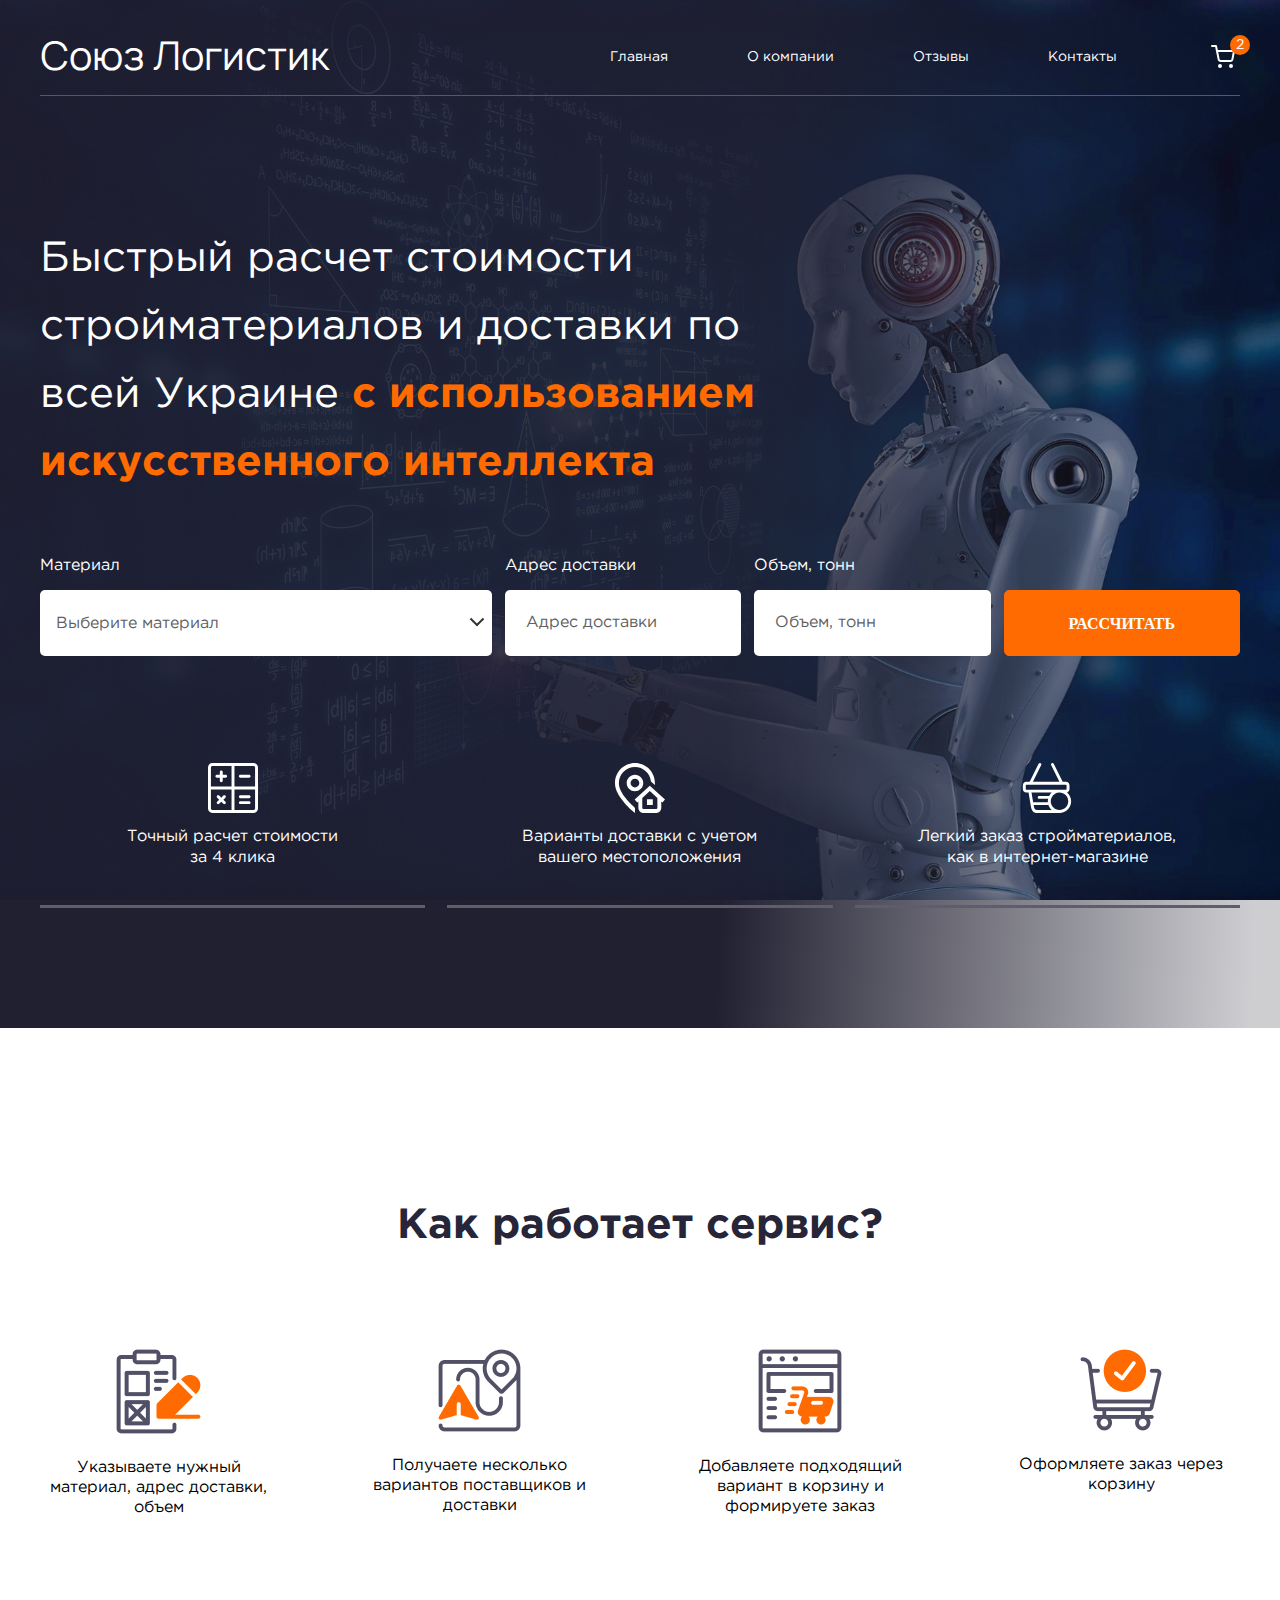
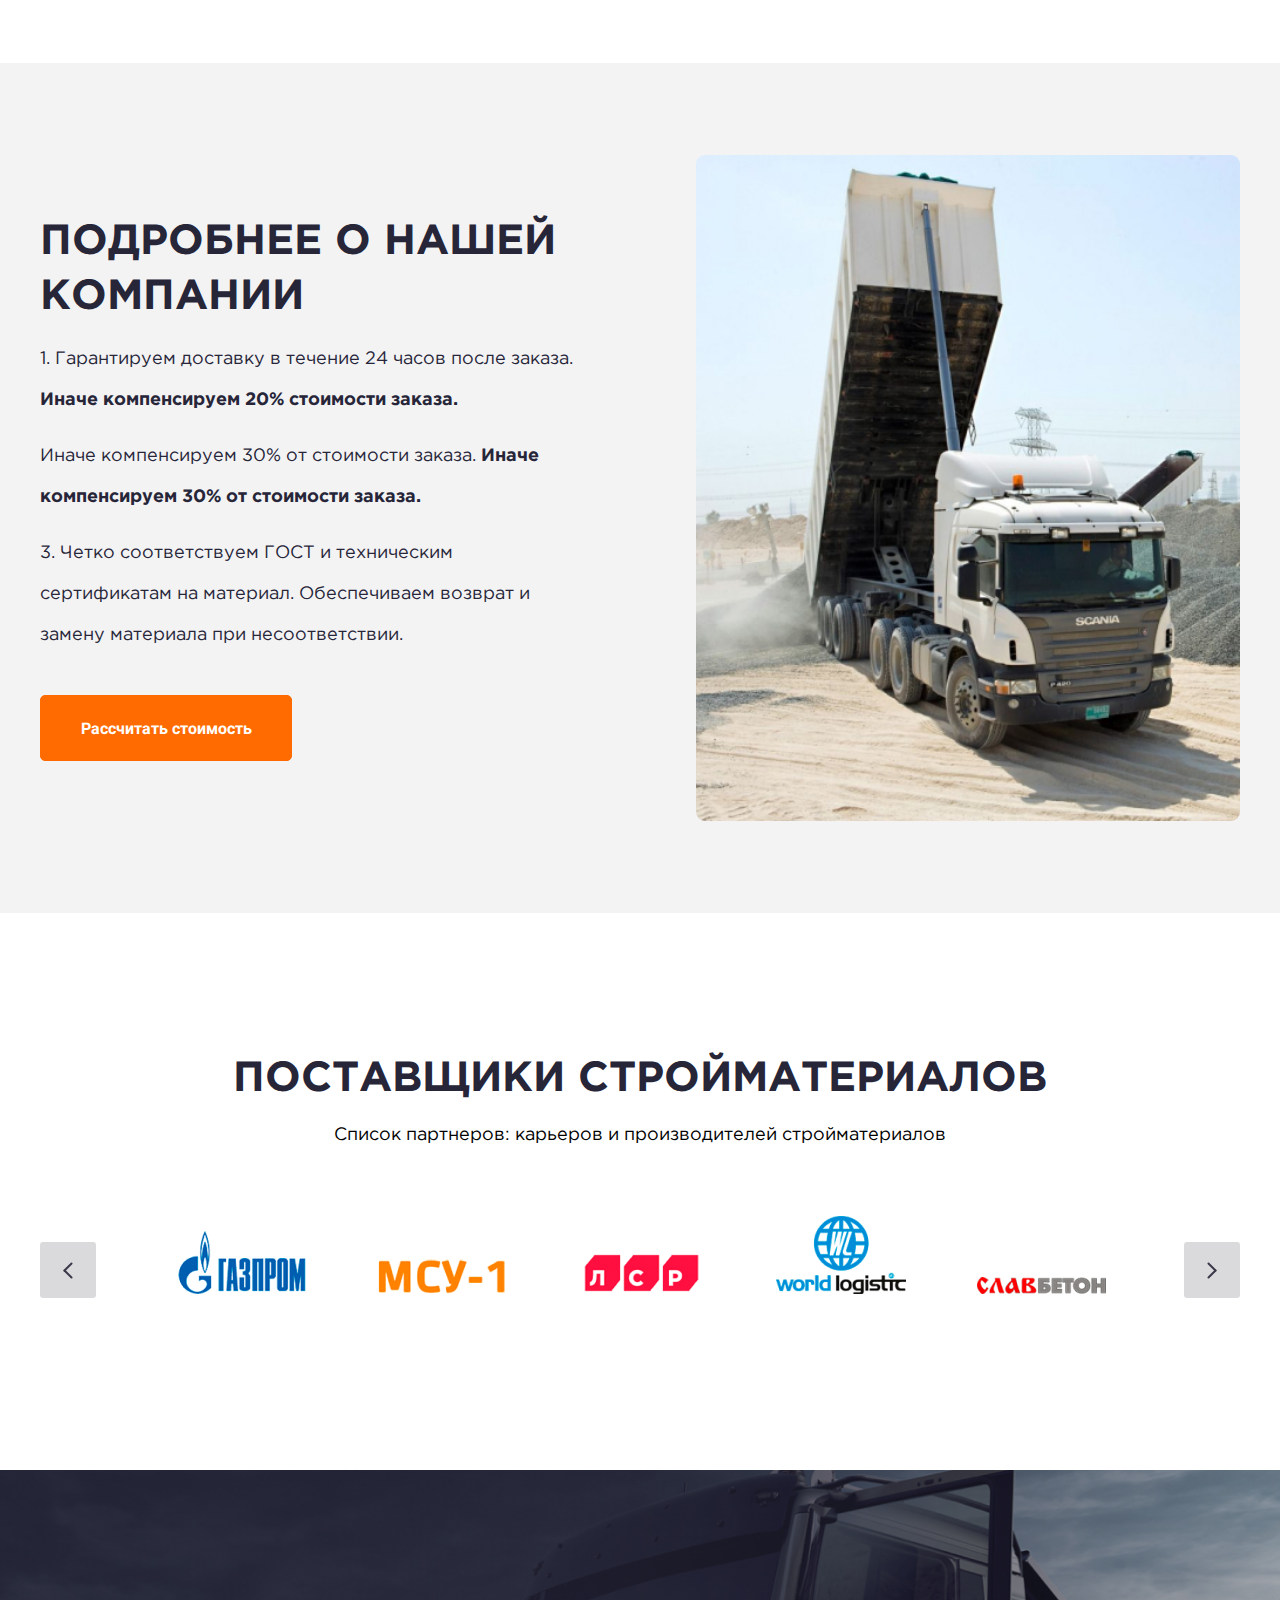
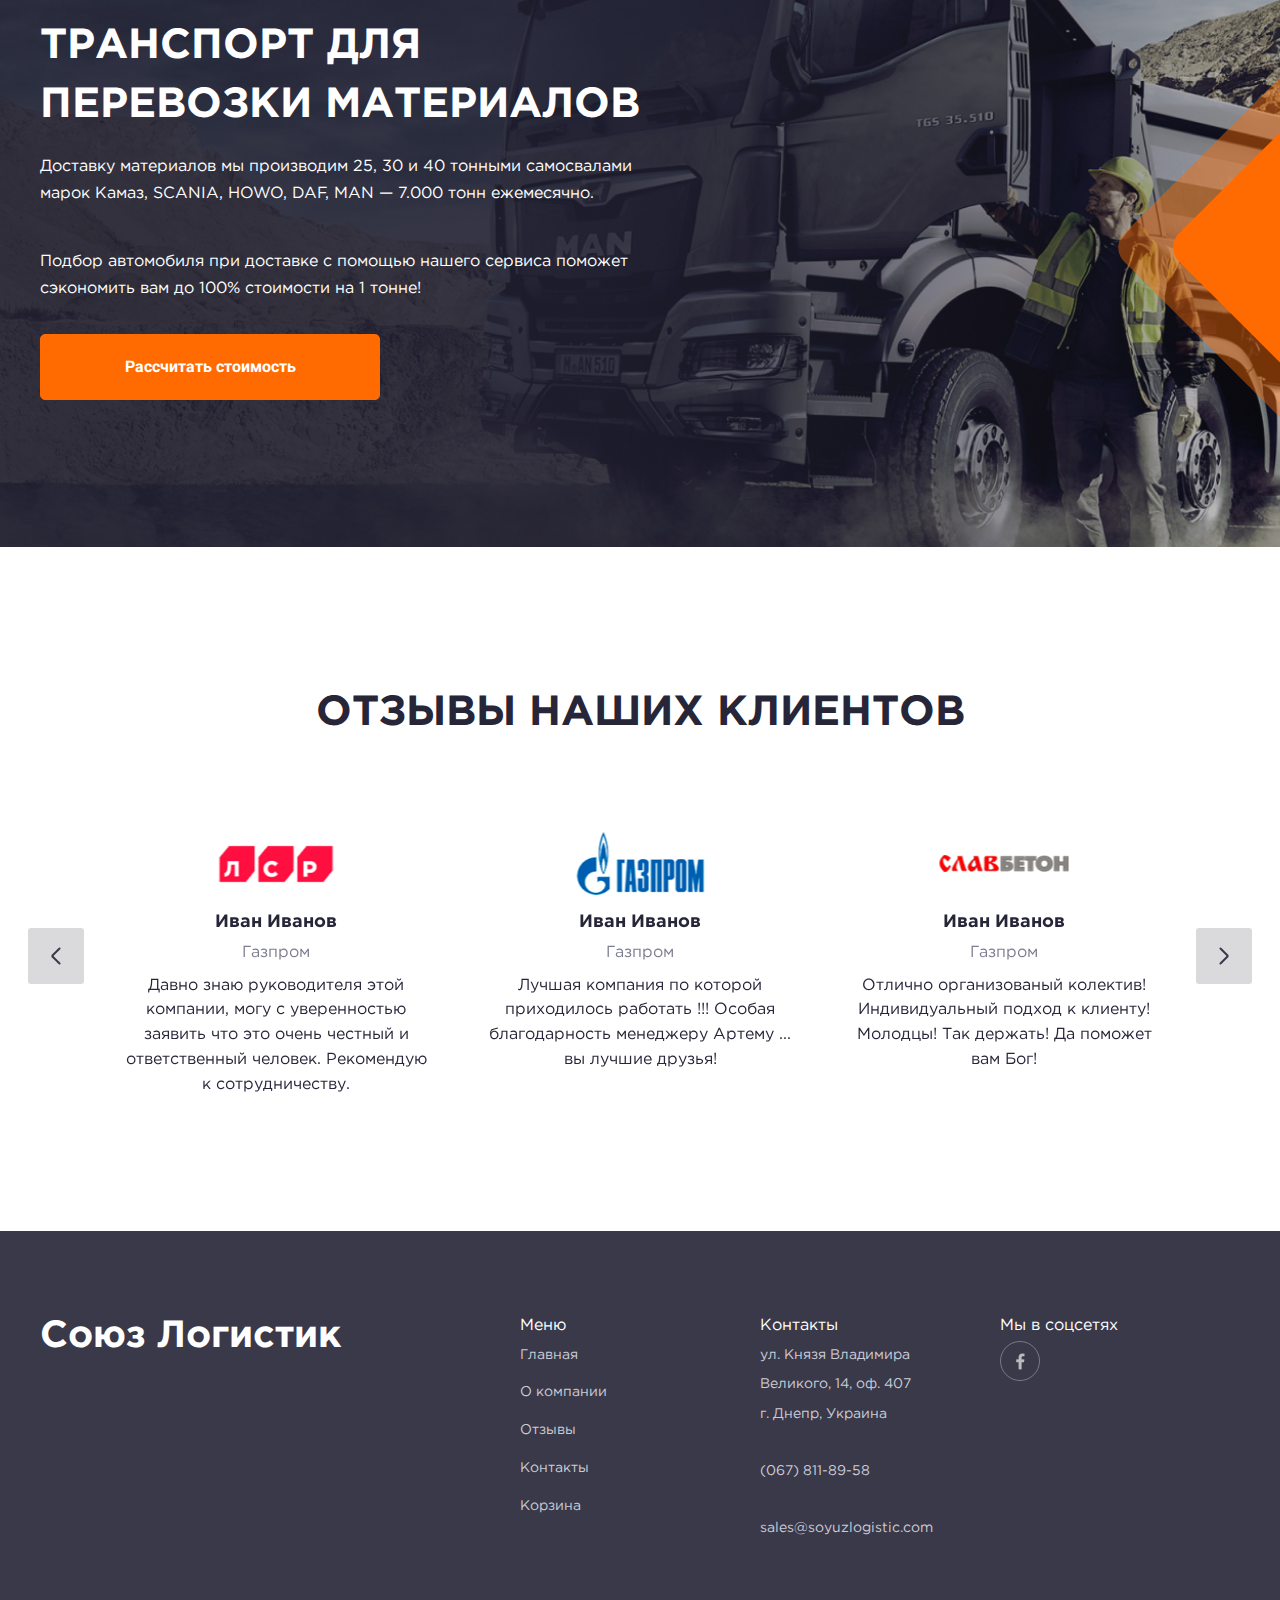
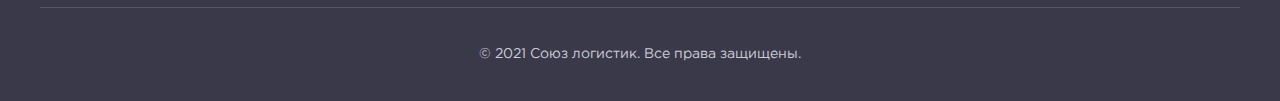
==== index.html @ 32ecbd8c "Add files via upload" ====
<!DOCTYPE html>
<html lang="en">

<head>
   <meta charset="UTF-8">
   <meta http-equiv="X-UA-Compatible" content="IE=edge">
   <meta name="viewport" content="width=device-width, initial-scale=1.0">
   <link rel="stylesheet" href="css/style.css">
   <link rel="shortcut icon" href="img/icon.ico" type="image/x-icon">
   <title>Союз Логистик</title>
</head>

<body>
   <div class="wrapper">
<div class="header">
   <div class="_container">
      <div class="header__block">
         <div class="header-menu__burger">
            <span></span>
         </div>
         <a href="index.html" class="header__logo">Cоюз Логистик</a>
         <div class="header__menu header-menu">
            <div class="header-menu__BockList">
               <ul class="header-menu__list">
                  <ul><a href="index.html" class="header-menu__link header-menu-link1">Главная</a></ul>
                  <ul><a href="index.html#detailed" class="header-menu__link header-menu-link2">О компании</a></ul>
                  <ul><a href="index.html#reviews" class="header-menu__link header-menu-link3">Отзывы</a></ul>
                  <ul><a href="Contacts.html" class="header-menu__link header-menu-link4">Контакты </a></ul>
               </ul>
            </div>
            <a href="basket.html" class="header-menu__bucket">
               <img src="img/header/Group 1backet.svg" alt="">
               <span>2</span>
            </a>
         </div>
      </div>
   </div>
</div><main class="main">
   <section class="main__payment payment">
      <div class="_container">
         <div class="payment__block">
            <div class="payment__text">Быстрый расчет стоимости стройматериалов и доставки по всей Украине <span>
                  с
                  использованием искусственного интеллекта
               </span></div>
            <div class="payment__select">
               <form class="">
                  <div class="payment__row">
                     <div class="__select payment-item" data-state="">
                        <h2 class="__select__h2">Материал</h2>
                        <div class="__select__title" data-default="Option 0">Выберите материал</div>
                        <div class="__select__content">
                           <input id="singleSelect0" class="__select__input" type="radio" name="singleSelect" checked />
                           <label for="singleSelect0" class="__select__label">Щебень</label>
                           <input id="singleSelect1" class="__select__input" type="radio" name="singleSelect" />
                           <label for="singleSelect1" class="__select__label">Щебень</label>
                           <input id="singleSelect2" class="__select__input" type="radio" name="singleSelect" />
                           <label for="singleSelect2" class="__select__label">Щебень </label>
                           <input id="singleSelect3" class="__select__input" type="radio" name="singleSelect" />
                           <label for="singleSelect3" class="__select__label">Щебень</label>
                           <input id="singleSelect4" class="__select__input" type="radio" name="singleSelect" />
                           <label for="singleSelect4" class="__select__label">Щебень</label>
                           <input id="singleSelect4" class="__select__input" type="radio" name="singleSelect" />
                           <label for="singleSelect4" class="__select__label __select__label-last">Щебень</label>
                        </div>
                     </div>
                     <div class="__select__adres payment-item">
                        <h2 class="__select__h2">Адрес доставки</h2>
                        <input class="__select-adres" type="text" placeholder="Адрес доставки">
                     </div>
                     <div class="__select__volume payment-item">
                        <h2 class="__select__h2">Объем, тонн</h2>
                        <input class="__select-volume" type="text" placeholder="Объем, тонн">
                     </div>
                     <div class="__select__button payment-item">
                        <button>РАССЧИТАТЬ</button>
                     </div>
                  </div>
               </form>
            </div>
            <div class="payment__advantage advantage">
               <div class="advantage__items">
                  <div class="advantage__item">
                     <img src="img/main/advantage1.svg" alt="" class="advantage__img">
                     <div class="advantage__text">Точный расчет стоимости <br> за 4 клика</div>
                  </div>
                  <div class="advantage__item">
                     <img src="img/main/advantage2.svg" alt="" class="advantage__img">
                     <div class="advantage__text">Варианты доставки с учетом <br> вашего местоположения</div>
                  </div>
                  <div class="advantage__item advantage__item-last">
                     <img src="img/main/advantage3.svg" alt="" class="advantage__img">
                     <div class="advantage__text">Легкий заказ стройматериалов, <br> как в интернет-магазине</div>
                  </div>
               </div>
            </div>
         </div>
      </div>
      <div class="payment__img _ibg">
         <img src="img/main/background.jpg" alt="">
      </div>
      <div class="payment__img-rhombus _ibg">
         <img src="img/main/rhombus.png" alt="">
      </div>
   </section>
   <section class="main__working working">
      <div class="_container">
         <div class="working__block">
            <div class="working__title">
               Как работает сервис?
            </div>
            <div class="working__row">
               <div class="working__items">
                  <div class="working__item working-item">
                     <div class="working-item__img"><img src="img/main/working1.png" alt=""></div>
                     <div class="working-item__text">Указываете нужный материал, адрес доставки, объем</div>
                  </div>
                  <div class="working__item working-item">
                     <div class="working-item__img"><img src="img/main/working2.png" alt=""></div>
                     <div class="working-item__text">Получаете несколько вариантов поставщиков и доставки</div>
                  </div>
                  <div class="working__item working-item">
                     <div class="working-item__img"><img src="img/main/working3.png" alt=""></div>
                     <div class="working-item__text">Добавляете подходящий вариант в корзину и формируете заказ</div>
                  </div>
                  <div class="working__item working-item">
                     <div class="working-item__img"><img src="img/main/working4.png" alt=""></div>
                     <div class="working-item__text">Оформляете заказ через корзину</div>
                  </div>
               </div>
            </div>
         </div>
      </div>
   </section>
   <section id="detailed" class="main__detailed detailed">
      <div class="_container">
         <div class="detailed__block">
            <div class="detailed__body detailed-body">
               <div class="detailed-body__title detailed-body__title-MAX">Подробнее о нашей компании</div>
               <div class="detailed-body__text">
                  <p>1. Гарантируем доставку в течение 24 часов после заказа.
                     <span>Иначе компенсируем 20% стоимости заказа.</span>
                  </p>
                  <p>Иначе компенсируем 30% от стоимости заказа.
                     <span>Иначе компенсируем 30% от стоимости заказа.</span>
                  </p>
                  <p>3. Четко соответствуем ГОСТ и техническим сертификатам на материал. Обеспечиваем возврат и замену
                     материала при несоответствии.</p>
               </div>
               <div class="detailed-body__button orange-button">
                  <button>Рассчитать стоимость</button>
               </div>
            </div>
            <div class="detailed__img">
               <img src="img/main/Car.jpg" alt="">
            </div>
            <div class="detailed-body__title detailed-body__title-MIN">Подробнее о нашей компании</div>
         </div>
      </div>
   </section>
   <section class="main__suppliers suppliers">
      <div class="_container">
         <div class="suppliers__title suppliers__title-MAX">Поставщики стройматериалов</div>
         <div class="suppliers__title suppliers__title-MIN">Поставщики строй материалов</div>
         <div class="suppliers__text">Список партнеров: карьеров и производителей стройматериалов</div>
         <div class="suppliers__sliderBlock">
            <div class="suppliers__slider suppliers-slider">
               <div class="suppliers-slider__item">
                  <img src="img/main/SLider1.png" alt="">
               </div>
               <div class="suppliers-slider__item">
                  <img src="img/main/SLider2.png" alt="">
               </div>
               <div class="suppliers-slider__item">
                  <img src="img/main/SLider3.png" alt="">
               </div>
               <div class="suppliers-slider__item">
                  <img src="img/main/SLider4.png" alt="">
               </div>
               <div class="suppliers-slider__item">
                  <img src="img/main/SLider5.png" alt="">
               </div>
               <div class="suppliers-slider__item">
                  <img src="img/main/SLider6.png" alt="">
               </div>
            </div>
         </div>
      </div>
   </section>
   <section class="main__transport transport">
      <div class="_container">
         <div class="transport__body">
            <div class="transport__title">Транспорт для перевозки материалов</div>
            <div class="transport__text">
               <p>Доставку материалов мы производим 25, 30 и 40 тонными самосвалами марок Камаз, SCANIA, HOWO, DAF, MAN
                  — 7.000 тонн ежемесячно. </p>
               <p>Подбор автомобиля при доставке с помощью нашего сервиса поможет сэкономить вам до 100% стоимости на 1
                  тонне!</p>
            </div>
            <div class="transport__button orange-button">
               <button>Рассчитать стоимость</button>
            </div>
         </div>
      </div>
      <div class="transport__img _ibg"><img src="img/main/TRANSPORT__BG.jpg" alt=""></div>
      <div class="transport__img-RHOMBUS _ibg"><img src="img/main/TRANSPORT__RHOMBUS.png" alt=""></div>
   </section>
   <section id="reviews" class="main__reviews reviews">
      <div class="_container">
         <div class="reviews__block">
            <div class="reviews__title">Отзывы наших клиентов</div>
            <div class="reviews__sliderBlock">
               <div class="reviews__slider reviews-slider">
                  <div class="reviews-slider__item reviews-slider-item">
                     <div class="reviews-slider-item__BlockImg">
                        <div class="reviews-slider-item__img">
                           <img src="img/main/SLider3.png" alt="">
                        </div>
                     </div>
                     <div class="reviews-slider-item__body">
                        <div class="reviews-slider-item__title">
                           Иван Иванов
                        </div>
                        <div class="reviews-slider-item__subtitle">
                           Газпром
                        </div>
                        <div class="reviews-slider-item__text">
                           Давно знаю руководителя этой компании, могу с уверенностью заявить что это очень честный и
                           ответственный человек. Рекомендую к сотрудничеству.
                        </div>
                     </div>
                  </div>
                  <div class="reviews-slider__item reviews-slider-item">
                     <div class="reviews-slider-item__BlockImg">
                        <div class="reviews-slider-item__img">
                           <img src="img/main/SLider1.png" alt="">
                        </div>
                     </div>
                     <div class="reviews-slider-item__body">
                        <div class="reviews-slider-item__title">
                           Иван Иванов
                        </div>
                        <div class="reviews-slider-item__subtitle">
                           Газпром
                        </div>
                        <div class="reviews-slider-item__text">
                           Лучшая компания по которой приходилось работать !!! Особая благодарность менеджеру Артему ...
                           вы
                           лучшие друзья!
                        </div>
                     </div>
                  </div>
                  <div class="reviews-slider__item reviews-slider-item">
                     <div class="reviews-slider-item__BlockImg">
                        <div class="reviews-slider-item__img">
                           <img src="img/main/SLider5.png" alt="">
                        </div>
                     </div>
                     <div class="reviews-slider-item__body">
                        <div class="reviews-slider-item__title">
                           Иван Иванов
                        </div>
                        <div class="reviews-slider-item__subtitle">
                           Газпром
                        </div>
                        <div class="reviews-slider-item__text">
                           Отлично организованый колектив! Индивидуальный подход к клиенту! Молодцы! Так держать! Да
                           поможет вам Бог!
                        </div>
                     </div>
                  </div>
                  <div class="reviews-slider__item reviews-slider-item">
                     <div class="reviews-slider-item__BlockImg">
                        <div class="reviews-slider-item__img">
                           <img src="img/main/SLider3.png" alt="">
                        </div>
                     </div>
                     <div class="reviews-slider-item__body">
                        <div class="reviews-slider-item__title">
                           Иван Иванов
                        </div>
                        <div class="reviews-slider-item__subtitle">
                           Газпром
                        </div>
                        <div class="reviews-slider-item__text">
                           Давно знаю руководителя этой компании, могу с уверенностью заявить что это очень честный и
                           ответственный человек. Рекомендую к сотрудничеству.
                        </div>
                     </div>
                  </div>
               </div>
            </div>
         </div>
      </div>
   </section>
</main><footer class="footer">
   <div class="_container">
      <div class="footer__block">
         <div class="footer__container">
            <div class="footer__logo">Cоюз Логистик</div>
            <div class="footer__body footer-body">
               <div class="footer-body__menu">
                  <h4 class="footer-body__title">Меню</h4>
                  <a href="">Главная</a>
                  <a href="">О компании</a>
                  <a href="">Отзывы</a>
                  <a href="">Контакты</a>
                  <a href="">Корзина</a>
               </div>
               <div class="footer-body__contacts">
                  <h4 class="footer-body__title">Контакты</h4>
                  <p>
                     ул. Князя Владимира<br> Великого, 14, оф. 407 <br>
                     г. Днепр, Украина
                  </p>
                  <p>(067) 811-89-58</p>
                  <p>sales@soyuzlogistic.com</p>
               </div>
               <div class="footer-body__SNetworks">
                  <h4 class="footer-body__title">Мы в соцсетях</h4>
                  <a href=""><img src="img/footer/FACEBOOK.png" alt=""></a>
               </div>
            </div>
         </div>
         <div class="footer__text">© 2021 Союз логистик. Все права защищены.</div>
      </div>
   </div>
</footer>
   </div>
   <script src='https://code.jquery.com/jquery-3.6.0.min.js'></script>
   <script src="js/slick.min.js"></script>
   <script src="js/script.js">


   </script>
</body>

</html>
---- css/style.css ----
@charset "UTF-8";
/*Обнуление*/
* {
  padding: 0;
  margin: 0;
  border: 0;
}

*,
*:before,
*:after {
  -webkit-box-sizing: border-box;
  box-sizing: border-box;
}

:focus,
:active {
  outline: none;
}

a:focus,
a:active {
  outline: none;
}

nav,
footer,
header,
aside {
  display: block;
}

html,
body {
  height: 100%;
  width: 100%;
  font-size: 100%;
  line-height: 1;
  font-size: 14px;
  -ms-text-size-adjust: 100%;
  -moz-text-size-adjust: 100%;
  -webkit-text-size-adjust: 100%;
}

input,
button,
textarea {
  font-family: inherit;
}

input::-ms-clear {
  display: none;
}

button {
  cursor: pointer;
}

button::-moz-focus-inner {
  padding: 0;
  border: 0;
}

a,
a:visited {
  text-decoration: none;
}

a:hover {
  text-decoration: none;
}

ul li {
  list-style: none;
}

img {
  vertical-align: top;
}

h1,
h2,
h3,
h4,
h5,
h6 {
  font-size: inherit;
  font-weight: inherit;
}

body {
  font-size: 14px;
}

/*------------------ПОДКЛЮЧЕНИЕ ШРИФТОВ---------------------------------------------*/
@font-face {
  font-family: "Gotham Pro";
  src: url("../fonts/GothamPro.eot");
  src: local("☺"), url("../fonts/GothamPro.woff") format("woff"), url("../fonts/GothamPro.ttf") format("truetype"), url("../fonts/GothamPro.svg") format("svg");
  font-weight: normal;
  font-style: normal;
}
@font-face {
  font-family: "Gotham Pro";
  src: url("../fonts/GothamPro-Black.eot");
  src: local("☺"), url("../fonts/GothamPro-Black.woff") format("woff"), url("../fonts/GothamPro-Black.ttf") format("truetype"), url("../fonts/GothamPro-Black.svg") format("svg");
  font-weight: 900;
  font-style: normal;
}
@font-face {
  font-family: "Gotham Pro";
  src: url("../fonts/GothamPro-Bold.eot");
  src: local("☺"), url("../fonts/GothamPro-Bold.woff") format("woff"), url("../fonts/GothamPro-Bold.ttf") format("truetype"), url("../fonts/GothamPro-Bold.svg") format("svg");
  font-weight: 700;
  font-style: normal;
}
@font-face {
  font-family: "Gotham Pro";
  src: url("../fonts/GothamPro-Light.eot");
  src: local("☺"), url("../fonts/GothamPro-Light.woff") format("woff"), url("../fonts/GothamPro-Light.ttf") format("truetype"), url("../fonts/GothamPro-Light.svg") format("svg");
  font-weight: 300;
  font-style: normal;
}
@font-face {
  font-family: "Gotham Pro";
  src: url("../fonts/GothamPro-Medium.eot");
  src: local("☺"), url("../fonts/GothamPro-Medium.woff") format("woff"), url("../fonts/GothamPro-Medium.ttf") format("truetype"), url("../fonts/GothamPro-Medium.svg") format("svg");
  font-weight: 500;
  font-style: normal;
}
@font-face {
  font-family: "Manrope";
  src: url("../fonts/Manrope-Light.eot");
  src: local("☺"), url("../fonts/Manrope-Light.woff") format("woff"), url("../fonts/Manrope-Light.ttf") format("truetype"), url("../fonts/Manrope-Light.svg") format("svg");
  font-weight: 300;
  font-style: normal;
}
@font-face {
  font-family: "Manrope";
  src: url("../fonts/Manrope-Regular.eot");
  src: local("☺"), url("../fonts/Manrope-Regular.woff") format("woff"), url("../fonts/Manrope-Regular.ttf") format("truetype"), url("../fonts/Manrope-Regular.svg") format("svg");
  font-weight: normal;
  font-style: normal;
}
@font-face {
  font-family: "Roboto";
  src: url("../fonts/Roboto-Bold.eot");
  src: local("☺"), url("../fonts/Roboto-Bold.woff") format("woff"), url("../fonts/Roboto-Bold.ttf") format("truetype"), url("../fonts/Roboto-Bold.svg") format("svg");
  font-weight: 700;
  font-style: normal;
}
@font-face {
  font-family: "Roboto";
  src: url("../fonts/Roboto-Light.eot");
  src: local("☺"), url("../fonts/Roboto-Light.woff") format("woff"), url("../fonts/Roboto-Light.ttf") format("truetype"), url("../fonts/Roboto-Light.svg") format("svg");
  font-weight: 300;
  font-style: normal;
}
@font-face {
  font-family: "Roboto";
  src: url("../fonts/Roboto-Medium.eot");
  src: local("☺"), url("../fonts/Roboto-Medium.woff") format("woff"), url("../fonts/Roboto-Medium.ttf") format("truetype"), url("../fonts/Roboto-Medium.svg") format("svg");
  font-weight: 500;
  font-style: normal;
}
@font-face {
  font-family: "Roboto";
  src: url("../fonts/Roboto-Regular.eot");
  src: local("☺"), url("../fonts/Roboto-Regular.woff") format("woff"), url("../fonts/Roboto-Regular.ttf") format("truetype"), url("../fonts/Roboto-Regular.svg") format("svg");
  font-weight: normal;
  font-style: normal;
}
/*------------------ТЕХНИЧЕСКИЕ КЛАССЫ----------------------------------------------*/
._container {
  max-width: 1220px;
  margin: 0 auto;
  padding: 0 10px;
}

._ibg {
  position: relative;
}

._ibg img {
  position: absolute;
  width: 100%;
  height: 100%;
  left: 0;
  top: 0;
  -o-object-fit: cover;
     object-fit: cover;
}

/*---------------------------ГЛАВНЫЕ КЛАССЫ-----------------------------------------*/
.wrapper {
  display: -webkit-box;
  display: -ms-flexbox;
  display: flex;
  -webkit-box-orient: vertical;
  -webkit-box-direction: normal;
      -ms-flex-direction: column;
          flex-direction: column;
  min-height: 100%;
  position: relative;
  width: 100%;
  overflow: hidden;
  color: white;
}

.header {
  width: 100%;
  z-index: 15;
  position: absolute;
  top: 29px;
}

.main {
  -webkit-box-flex: 1;
      -ms-flex: 1 0 auto;
          flex: 1 0 auto;
  width: 100%;
}

.footer {
  background: #3a394a;
}

@media (max-width: 767px) {
  .header {
    top: 18px;
  }
}
/*---------------------------ОСТАЛЬНЫЕ КЛАССЫ---------------------------------------*/
/*---------------------------HEADER-------------------------------------------------*/
.header__block {
  -webkit-box-align: center;
      -ms-flex-align: center;
          align-items: center;
  display: -webkit-box;
  display: -ms-flexbox;
  display: flex;
  -webkit-box-pack: justify;
      -ms-flex-pack: justify;
          justify-content: space-between;
  padding-bottom: 10px;
  border-bottom: 1px solid #585763;
}

.header__logo {
  display: block;
  color: white;
  font-family: Manrope;
  font-size: 38px;
  line-height: 147.69%;
  white-space: nowrap;
}

.header-menu {
  position: relative;
  display: -webkit-box;
  display: -ms-flexbox;
  display: flex;
  -webkit-box-align: center;
      -ms-flex-align: center;
          align-items: center;
}

.header-menu__list {
  display: -webkit-box;
  display: -ms-flexbox;
  display: flex;
}

.header-menu__list :not(:last-child) {
  margin-right: 79px;
}

.header-menu__link {
  font-family: Gotham Pro;
  color: white;
  font-size: 14px;
  line-height: 147.69%;
}

.header-menu__bucket {
  display: block;
  margin-left: 94px;
  margin-right: 5px;
}

.header-menu__bucket span {
  font-size: 14px;
  font-family: Gotham Pro;
  top: -10px;
  right: -10px;
  position: absolute;
  display: block;
  width: 20px;
  height: 20px;
  background: #ff6b00;
  border-radius: 50%;
  text-align: center;
  color: white;
  line-height: 20px;
}

.header-menu__burger {
  display: none;
}

@media (max-width: 1023px) {
  .header__block {
    border-bottom: none;
  }

  body.lock .header__logo {
    margin-left: 43.7%;
    position: relative;
    -webkit-transform: translate(-50%, 0);
        -ms-transform: translate(-50%, 0);
            transform: translate(-50%, 0);
  }

  .header-menu__burger {
    z-index: 5;
    left: 0px;
    display: block;
    position: relative;
    height: 14px;
    width: 22px;
    -webkit-transition: 0.5s;
    -o-transition: 0.5s;
    transition: 0.5s;
  }

  .header-menu__burger.active {
    left: 16px;
    position: fixed;
  }

  .header-menu__burger span {
    background-color: white;
    left: 0;
    position: absolute;
    height: 2px;
    width: 100%;
    top: 6px;
    -webkit-transition: all 0.3s;
    -o-transition: all 0.3s;
    transition: all 0.3s;
  }

  .header-menu__burger::before,
.header-menu__burger::after {
    content: "";
    background-color: white;
    position: absolute;
    width: 100%;
    height: 2px;
    left: 0;
    -webkit-transition: all 0.3s;
    -o-transition: all 0.3s;
    transition: all 0.3s;
  }

  .header-menu__burger::before {
    top: 0;
  }

  .header-menu__burger::after {
    bottom: 0;
  }

  .header-menu__burger.active::before {
    background-color: #000;
    -webkit-transform: rotate(-45deg);
        -ms-transform: rotate(-45deg);
            transform: rotate(-45deg);
    top: 6px;
  }

  .header-menu__burger.active::after {
    background-color: #000;
    -webkit-transform: rotate(45deg);
        -ms-transform: rotate(45deg);
            transform: rotate(45deg);
    bottom: 6px;
  }

  .header-menu__burger.active span {
    -webkit-transform: scale(0);
        -ms-transform: scale(0);
            transform: scale(0);
  }

  .header-menu__BockList {
    width: 79.6%;
    height: 66.5%;
    top: 0;
    left: -100%;
    position: fixed;
    background-color: #ffffff;
    padding: 81px 0 0 31px;
    -webkit-transition: all 0.5s;
    -o-transition: all 0.5s;
    transition: all 0.5s;
  }

  .header-menu__BockList.active {
    left: 0;
  }

  .header-menu__link {
    color: #000;
  }

  .header-menu__list {
    display: block;
  }

  .header-menu__list :not(:last-child) {
    margin-bottom: 24px;
  }

  .header__logo {
    max-width: 200px;
  }
}
@media (max-width: 767px) {
  .header__block {
    border-bottom: none;
  }

  .header__logo {
    font-size: 26px;
    max-width: 100px;
  }

  body.lock .header__logo {
    margin-left: 35.3%;
    position: relative;
    -webkit-transform: translate(-50%, 0);
        -ms-transform: translate(-50%, 0);
            transform: translate(-50%, 0);
  }
}
/*---------------------------MAIN--------------------------------------------------*/
/*-----------------------------PAYMENT---------------------------------------------*/
.payment {
  position: relative;
  background: -o-linear-gradient(357.64deg, #212031 57.27%, rgba(33, 32, 49, 0.22) 97.73%);
  background: linear-gradient(92.36deg, #212031 57.27%, rgba(33, 32, 49, 0.22) 97.73%);
}

.payment__block {
  position: relative;
  z-index: 1;
  padding: 225px 0 120px 0;
}

.payment__text {
  font-family: Gotham Pro;
  font-size: 42px;
  line-height: 162.2%;
  max-width: 730px;
}

.payment__text span {
  color: #ff6b00;
  font-weight: 700;
}

@media (max-width: 767px) {
  .payment__text {
    font-size: 30px;
  }
}
.payment__img {
  position: absolute;
  width: 100%;
  height: 100vh;
  left: 0;
  top: 0;
}

.payment__img-rhombus {
  position: absolute;
  width: 50%;
  height: 100%;
  left: -35%;
  top: 0;
  z-index: 1;
}

@media (max-width: 1640px) {
  .payment__img-rhombus {
    left: -40%;
  }
}
@media (max-width: 1445px) {
  .payment__img-rhombus {
    left: -45%;
  }
}
@media (max-width: 1345px) {
  .payment__img-rhombus {
    display: none;
  }
}
.payment__select {
  width: 38.25%;
  height: 66px;
}

.payment__option-one {
  font-family: Gotham Pro;
  font-size: 16px;
  line-height: 15px;
  color: #606060;
}

.advantage__items {
  display: -webkit-box;
  display: -ms-flexbox;
  display: flex;
  margin: 0 -11px;
}

.advantage__item {
  margin: 0 11px;
  -webkit-box-flex: 0;
      -ms-flex: 0 1 33.333%;
          flex: 0 1 33.333%;
  display: -webkit-box;
  display: -ms-flexbox;
  display: flex;
  -webkit-box-orient: vertical;
  -webkit-box-direction: normal;
      -ms-flex-direction: column;
          flex-direction: column;
  -webkit-box-align: center;
      -ms-flex-align: center;
          align-items: center;
  padding-bottom: 37px;
  border-bottom: 3px solid #5f5c6b;
}

.advantage__img {
  width: 50px;
  height: 50px;
}

.advantage__text {
  text-align: center;
  margin-top: 14px;
  font-family: Gotham Pro;
  font-size: 16px;
  line-height: 128.7%;
}

@media (max-width: 767px) {
  .advantage__item {
    -webkit-box-flex: 0;
        -ms-flex: 0 1 100%;
            flex: 0 1 100%;
    margin: 0;
    border-bottom: none;
    padding-bottom: 45px;
  }

  .advantage__items {
    -ms-flex-wrap: wrap;
        flex-wrap: wrap;
    margin: 0px;
  }
}
.payment__select {
  height: 98px;
  width: 100%;
  margin: 61px 0 107px 0;
}

.payment__select form {
  display: block;
  min-width: 100%;
  min-height: 100%;
}

.payment__row {
  display: -webkit-box;
  display: -ms-flexbox;
  display: flex;
  margin: 0 -6.5px;
  -ms-flex-wrap: wrap;
      flex-wrap: wrap;
  height: 200px;
}

.payment-item {
  padding: 0 6.5px;
}

.__select {
  position: relative;
  width: 38.333%;
  -webkit-box-flex: 0;
      -ms-flex: 0 1 38.333%;
          flex: 0 1 38.333%;
  height: 66px;
}
.__select[data-state=active] .__select__title::before {
  -webkit-transform: translate(-3px, -50%) rotate(-45deg);
      -ms-transform: translate(-3px, -50%) rotate(-45deg);
          transform: translate(-3px, -50%) rotate(-45deg);
}
.__select[data-state=active] .__select__title::after {
  -webkit-transform: translate(3px, -50%) rotate(45deg);
      -ms-transform: translate(3px, -50%) rotate(45deg);
          transform: translate(3px, -50%) rotate(45deg);
}
.__select[data-state=active] .__select__content {
  opacity: 1;
}
.__select[data-state=active] .__select__label + .__select__input + .__select__label {
  max-height: 40px;
  border-top-width: 1px;
}

.__select__title {
  display: -webkit-box;
  display: -ms-flexbox;
  display: flex;
  -webkit-box-align: center;
      -ms-flex-align: center;
          align-items: center;
  width: 100%;
  height: 100%;
  padding: 8px 16px;
  border-radius: 5px;
  background-color: white;
  font-family: Gotham Pro;
  font-size: 16px;
  line-height: 15px;
  color: #606060;
  cursor: pointer;
}
.__select__title::before, .__select__title::after {
  content: "";
  position: absolute;
  bottom: 0;
  right: 16px;
  display: block;
  width: 10px;
  height: 2px;
  -webkit-transition: all 0.3s ease-out;
  -o-transition: all 0.3s ease-out;
  transition: all 0.3s ease-out;
  background-color: #333333;
  -webkit-transform: translate(-3px, -50%) rotate(45deg);
      -ms-transform: translate(-3px, -50%) rotate(45deg);
          transform: translate(-3px, -50%) rotate(45deg);
}
.__select__title::after {
  -webkit-transform: translate(3px, -50%) rotate(-45deg);
      -ms-transform: translate(3px, -50%) rotate(-45deg);
          transform: translate(3px, -50%) rotate(-45deg);
}
.__select__title:hover {
  border-color: #ff6b00;
}
.__select__title:hover::before, .__select__title:hover::after {
  background-color: #ff6b00;
}

.__select__content {
  padding: 29px 13px 29px 0;
  position: relative;
  top: 5px;
  border-radius: 5px;
  width: 100%;
  background-color: #ffffff;
  -webkit-transition: all 0.3s ease-out;
  -o-transition: all 0.3s ease-out;
  transition: all 0.3s ease-out;
  opacity: 0;
  z-index: 8;
}

.__select__input {
  display: none;
}
.__select__input:checked + label {
  background-color: #dedede;
}
.__select__input:disabled + label {
  opacity: 0.6;
  pointer-events: none;
}

.__select__label {
  font-weight: 500;
  font-family: Gotham Pro;
  font-size: 16px;
  line-height: 43px;
  color: black;
  display: -webkit-box;
  display: -ms-flexbox;
  display: flex;
  -webkit-box-flex: 0;
      -ms-flex: 0 0 45px;
          flex: 0 0 45px;
  -webkit-box-align: center;
      -ms-flex-align: center;
          align-items: center;
  width: 100%;
  max-height: 0;
  padding: 0 37px;
  -webkit-transition: all 0.2s ease-out;
  -o-transition: all 0.2s ease-out;
  transition: all 0.2s ease-out;
  cursor: pointer;
  overflow: hidden;
}
.__select__label:hover {
  background-color: #ff6b00 !important;
  color: #ffffff;
}

.__select__h2 {
  font-family: Gotham Pro;
  font-size: 16px;
  line-height: 15px;
  margin-bottom: 17px;
}

.__select__adres {
  height: 66px;
  -webkit-box-flex: 0;
      -ms-flex: 0 1 20.5556667%;
          flex: 0 1 20.5556667%;
}

.__select-adres {
  font-family: Gotham Pro;
  font-size: 16px;
  line-height: 43px;
  height: 100%;
  width: 100%;
  border-radius: 5px;
  padding-left: 21px;
}

.__select-adres::-webkit-input-placeholder {
  font-family: Gotham Pro;
  font-size: 16px;
  line-height: 15px;
  color: #606060;
}

.__select-adres::-moz-placeholder {
  font-family: Gotham Pro;
  font-size: 16px;
  line-height: 15px;
  color: #606060;
}

.__select-adres:-ms-input-placeholder {
  font-family: Gotham Pro;
  font-size: 16px;
  line-height: 15px;
  color: #606060;
}

.__select-adres::-ms-input-placeholder {
  font-family: Gotham Pro;
  font-size: 16px;
  line-height: 15px;
  color: #606060;
}

.__select-adres::placeholder {
  font-family: Gotham Pro;
  font-size: 16px;
  line-height: 15px;
  color: #606060;
}

.__select__volume {
  height: 66px;
  -webkit-box-flex: 0;
      -ms-flex: 0 1 20.5556667%;
          flex: 0 1 20.5556667%;
}

.__select-volume {
  font-family: Gotham Pro;
  font-size: 16px;
  line-height: 43px;
  height: 100%;
  width: 100%;
  border-radius: 5px;
  padding-left: 21px;
}

.__select-volume::-webkit-input-placeholder {
  font-family: Gotham Pro;
  font-size: 16px;
  line-height: 15px;
  color: #606060;
}

.__select-volume::-moz-placeholder {
  font-family: Gotham Pro;
  font-size: 16px;
  line-height: 15px;
  color: #606060;
}

.__select-volume:-ms-input-placeholder {
  font-family: Gotham Pro;
  font-size: 16px;
  line-height: 15px;
  color: #606060;
}

.__select-volume::-ms-input-placeholder {
  font-family: Gotham Pro;
  font-size: 16px;
  line-height: 15px;
  color: #606060;
}

.__select-volume::placeholder {
  font-family: Gotham Pro;
  font-size: 16px;
  line-height: 15px;
  color: #606060;
}

.__select__button {
  display: block;
  -webkit-box-flex: 0;
      -ms-flex: 0 1 20.5556667%;
          flex: 0 1 20.5556667%;
  padding-top: 32px;
  height: 66px;
}

.__select__button button {
  background-color: #ff6b00;
  width: 100%;
  height: 66px;
  border-radius: 5px;
  font-weight: 900;
  font-size: 16px;
  line-height: 15px;
  text-transform: uppercase;
  color: #ffffff;
  border: 1px solid #ff6b00;
  color: #ffffff;
  -webkit-transition: 0.5s;
  -o-transition: 0.5s;
  transition: 0.5s;
}

.__select__button button:hover {
  color: #ff6b00;
  background-color: #fff;
}

@media (max-width: 970px) {
  .payment-item {
    -webkit-box-flex: 0;
        -ms-flex: 0 1 33.333%;
            flex: 0 1 33.333%;
  }

  .payment-item:last-child {
    -webkit-box-flex: 0;
        -ms-flex: 0 1 100%;
            flex: 0 1 100%;
  }

  .payment__select {
    height: 195px;
  }
}
@media (max-width: 540px) {
  .payment-item {
    -webkit-box-flex: 0;
        -ms-flex: 0 1 100%;
            flex: 0 1 100%;
    margin-top: 62px;
  }

  .payment-item:first-child {
    margin-top: 0;
  }

  .payment__select {
    height: 482px;
    margin: 35px 0 68px 0;
  }

  .payment__text {
    font-size: 32px;
    line-height: 33px;
    text-align: center;
  }
}
.payment__down {
  display: block;
  left: 50%;
  bottom: -7%;
  height: 100px;
  width: 100px;
  background-color: #ffffff;
  border-radius: 25px 0 0 0;
  -webkit-transform: rotate(45deg) translate(-50%, 20%);
      -ms-transform: rotate(45deg) translate(-50%, 20%);
          transform: rotate(45deg) translate(-50%, 20%);
  position: absolute;
  padding-top: 0px;
  padding-left: 0px;
}

.payment__down img {
  -webkit-transform: rotate(-45deg);
      -ms-transform: rotate(-45deg);
          transform: rotate(-45deg);
}

/*-----------------------------WORKING-------------------------------------------*/
.working {
  color: #000;
}

.working__block {
  display: -webkit-box;
  display: -ms-flexbox;
  display: flex;
  -webkit-box-orient: vertical;
  -webkit-box-direction: normal;
      -ms-flex-direction: column;
          flex-direction: column;
  padding-top: 168px;
  -webkit-box-align: center;
      -ms-flex-align: center;
          align-items: center;
}

.working__title {
  -webkit-box-align: center;
      -ms-flex-align: center;
          align-items: center;
  color: #272639;
  font-family: Gotham Pro;
  font-weight: bold;
  font-size: 42px;
  line-height: 147.69%;
  margin-bottom: 91px;
}

.working__items {
  margin: 0 -41.5px;
  display: -ms-grid;
  display: grid;
  -ms-grid-rows: 1fr;
  -ms-grid-columns: (1fr)[4];
      grid-template: 1fr/repeat(4, 1fr);
}

.working__item {
  padding: 0 41.5px;
  display: -webkit-box;
  display: -ms-flexbox;
  display: flex;
  -webkit-box-orient: vertical;
  -webkit-box-direction: normal;
      -ms-flex-direction: column;
          flex-direction: column;
}

.working-item__img {
  -ms-flex-item-align: center;
      -ms-grid-row-align: center;
      align-self: center;
}

.working-item__text {
  margin-top: 24px;
  text-align: center;
  font-family: Gotham Pro;
  font-size: 16px;
  line-height: 124.7%;
  margin-bottom: 146px;
}

@media (max-width: 1023px) {
  .working__items:last-child {
    -ms-grid-rows: 1fr 1fr;
    -ms-grid-columns: (1fr)[2];
        grid-template: 1fr 1fr/repeat(2, 1fr);
  }
}
@media (max-width: 767px) {
  .working__items:last-child {
    -ms-grid-rows: 1fr 1fr 1fr 1fr;
    -ms-grid-columns: 1fr;
        grid-template: 1fr 1fr 1fr 1fr/1fr;
  }
}
/*-----------------------------DETAILED-------------------------------------------*/
.detailed {
  background: rgba(58, 57, 74, 0.06);
}

.detailed__block {
  display: -webkit-box;
  display: -ms-flexbox;
  display: flex;
}

.detailed__body {
  margin: 152px 0;
  -webkit-box-flex: 0;
      -ms-flex: 0 1 50%;
          flex: 0 1 50%;
}

.detailed-body {
  min-height: 100%;
}

.detailed-body__title {
  font-family: Gotham Pro;
  font-weight: bold;
  font-size: 42px;
  line-height: 55px;
  text-transform: uppercase;
  color: #272639;
  padding-bottom: 14px;
}

.detailed-body__text {
  font-family: Gotham Pro;
  font-size: 18px;
  line-height: 41px;
  color: #272639;
  padding-bottom: 24px;
}

.detailed-body__text span {
  font-weight: 700;
}

.detailed-body__text p {
  padding-bottom: 15px;
}

.detailed-body__text:last-child {
  padding-bottom: 0px;
}

.orange-button button {
  background-color: #ff6b00;
  width: 252px;
  height: 66px;
  border-radius: 5px;
  color: #ffffff;
  font-family: Roboto;
  font-style: normal;
  font-weight: bold;
  font-size: 16px;
  line-height: 19px;
  border: 1px solid #ff6b00;
  -webkit-transition: 0.5s;
  -o-transition: 0.5s;
  transition: 0.5s;
}

.orange-button button:hover {
  background-color: #ffffff;
  color: #ff6b00;
}

.detailed__img {
  -webkit-box-flex: 0;
      -ms-flex: 0 1 50%;
          flex: 0 1 50%;
  position: relative;
  border-radius: 9px;
  overflow: hidden;
  margin: 92px 0 92px 9.4%;
}

.detailed__img img {
  width: 100%;
  height: 100%;
  right: 0;
  top: 0;
  -o-object-fit: cover;
     object-fit: cover;
  position: absolute;
}

.detailed-body__title-MIN {
  display: none;
}

@media (max-width: 1023px) {
  .detailed-body__title-MIN {
    margin: 48px 0 24px 0;
    display: block;
    text-align: center;
  }

  .detailed-body__title-MAX {
    display: none;
  }

  .detailed-body__title {
    position: relative;
    top: 0;
    left: 0;
  }

  .detailed__block {
    -ms-flex-wrap: wrap;
        flex-wrap: wrap;
    -webkit-box-orient: vertical;
    -webkit-box-direction: reverse;
        -ms-flex-direction: column-reverse;
            flex-direction: column-reverse;
  }

  .detailed__img {
    margin: 0 2.5px 0 2.5px;
    padding: 0 0 108.7% 0;
  }

  .detailed__body {
    margin: 24px 0 46px 0;
  }
}
/*-----------------------------SUPPLIERS-------------------------------------------*/
.suppliers {
  margin-top: 146px;
  margin-bottom: 146px;
}

.suppliers__title {
  text-align: center;
  font-family: Gotham Pro;
  font-weight: bold;
  font-size: 42px;
  line-height: 40px;
  text-transform: uppercase;
  color: #272639;
  margin-bottom: 28px;
}

.suppliers__title-MIN {
  display: none;
}

.suppliers__text {
  text-align: center;
  font-family: Gotham Pro;
  font-size: 18px;
  line-height: 17px;
  color: #000000;
  margin-bottom: 72px;
}

.slick-list {
  overflow: hidden;
}

.slick-track {
  -webkit-box-align: start;
      -ms-flex-align: start;
          align-items: flex-start;
  display: -webkit-box;
  display: -ms-flexbox;
  display: flex;
}

.suppliers-slider {
  height: 100%;
  padding: 0 101px;
  position: relative;
}
.suppliers-slider .slick-arrow {
  -webkit-transition: 0.3s;
  -o-transition: 0.3s;
  transition: 0.3s;
  position: absolute;
  top: 50%;
  -webkit-transform: translateY(-50%);
      -ms-transform: translateY(-50%);
          transform: translateY(-50%);
  z-index: 10;
  font-size: 0;
  width: 56px;
  height: 56px;
  padding: 21px 24.5px;
  background: rgba(58, 57, 74, 0.19);
  border-radius: 3px;
}
.suppliers-slider__item {
  text-align: center;
  -ms-flex-item-align: end;
      align-self: flex-end;
  position: relative;
  padding-bottom: 30px;
}
.suppliers-slider .slick-arrow.slick-prev {
  left: 0;
}
.suppliers-slider .slick-arrow.slick-next {
  right: 0;
}
.suppliers-slider .slick-arrow.slick-prev::after, .suppliers-slider .slick-arrow.slick-prev::before {
  left: 22px;
  content: "";
  height: 2px;
  position: absolute;
  width: 12px;
  border-radius: 1px;
  background: #3a394a;
  -webkit-transition: 0.3s;
  -o-transition: 0.3s;
  transition: 0.3s;
}
.suppliers-slider .slick-arrow.slick-prev::before {
  -webkit-transform: rotate(-45deg);
      -ms-transform: rotate(-45deg);
          transform: rotate(-45deg);
  top: 24px;
}
.suppliers-slider .slick-arrow.slick-prev::after {
  -webkit-transform: rotate(45deg);
      -ms-transform: rotate(45deg);
          transform: rotate(45deg);
  bottom: 23px;
}
.suppliers-slider .slick-arrow:hover {
  background: #3a394a;
}
.suppliers-slider .slick-arrow:hover.slick-arrow.slick-prev::after {
  background: white;
}
.suppliers-slider .slick-arrow:hover.slick-arrow.slick-prev::before {
  background: white;
}
.suppliers-slider .slick-arrow.slick-next::after, .suppliers-slider .slick-arrow.slick-next::before {
  left: 22px;
  content: "";
  height: 2px;
  position: absolute;
  width: 12px;
  border-radius: 1px;
  background: #3a394a;
  -webkit-transition: 0.3s;
  -o-transition: 0.3s;
  transition: 0.3s;
}
.suppliers-slider .slick-arrow.slick-next::before {
  -webkit-transform: rotate(45deg);
      -ms-transform: rotate(45deg);
          transform: rotate(45deg);
  top: 24px;
}
.suppliers-slider .slick-arrow.slick-next::after {
  -webkit-transform: rotate(-45deg);
      -ms-transform: rotate(-45deg);
          transform: rotate(-45deg);
  bottom: 23px;
}
.suppliers-slider .slick-arrow:hover.slick-arrow.slick-next::after {
  background: white;
}
.suppliers-slider .slick-arrow:hover.slick-arrow.slick-next::before {
  background: white;
}
.suppliers-slider .slick-dots {
  position: absolute;
  top: -30px;
  -webkit-transform: translate(-50%, 0);
      -ms-transform: translate(-50%, 0);
          transform: translate(-50%, 0);
  left: 50%;
  display: -webkit-box;
  display: -ms-flexbox;
  display: flex;
  -ms-flex-item-align: center;
      -ms-grid-row-align: center;
      align-self: center;
  -webkit-box-pack: center;
      -ms-flex-pack: center;
          justify-content: center;
}
.suppliers-slider .slick-dots li {
  margin: 0 10px;
}
.suppliers-slider .slick-dots li button {
  -webkit-transition: 1.5s;
  -o-transition: 1.5s;
  transition: 1.5s;
  font-size: 0;
  width: 10px;
  height: 10px;
  background-color: #c5c5c5;
  border-radius: 50%;
}
.suppliers-slider .slick-dots li.slick-active button {
  background-color: transparent;
  border: 1px solid white;
}
.suppliers-slider .slick-arrow.slick-disabled {
  opacity: 0.2;
}

@media (max-width: 500px) {
  .suppliers__title {
    font-size: 32px;
  }

  .suppliers__title-MIN {
    display: block;
  }

  .suppliers__title-MAX {
    display: none;
  }

  .suppliers-slider {
    padding: 0 10px;
  }

  .suppliers-slider__item {
    padding: 0 10px;
  }
}
/*-----------------------------TRANSPORT-------------------------------------------*/
.transport {
  overflow: hidden;
  position: relative;
}

.transport__body {
  position: relative;
  z-index: 1;
  padding: 147px 0;
}

.transport__title {
  font-family: Gotham Pro;
  font-weight: bold;
  font-size: 42px;
  line-height: 59px;
  text-transform: uppercase;
  max-width: 645px;
  margin-bottom: 18px;
}

.transport__text {
  font-family: Gotham Pro;
  font-size: 16px;
  line-height: 169.19%;
  max-width: 610px;
  margin-bottom: 32px;
}

.transport__text p:not(:last-child) {
  padding-bottom: 40px;
}

.transport__button button {
  width: 340px;
}

.transport__img {
  position: absolute;
  width: 100%;
  height: 100%;
  left: 0;
  top: 0;
}

.transport__img-RHOMBUS {
  position: absolute;
  width: 810px;
  height: 755px;
  right: -23.5%;
  top: 0;
  z-index: 3;
}

@media (max-width: 1756px) {
  .transport__img-RHOMBUS {
    right: -30%;
  }
}
@media (max-width: 1600px) {
  .transport__img-RHOMBUS {
    right: -40%;
  }
}
@media (max-width: 1400px) {
  .transport__img-RHOMBUS {
    right: -50%;
  }
}
@media (max-width: 1230px) {
  .transport__img-RHOMBUS {
    right: -60%;
  }
}
@media (max-width: 1023px) {
  .transport__img-RHOMBUS {
    display: none;
  }
}
@media (max-width: 767px) {
  .transport__body {
    padding: 57px 0;
  }

  .transport__text {
    margin-bottom: 14px;
  }

  .transport__title {
    font-size: 32px;
    margin-bottom: 14px;
    text-align: center;
  }

  .transport__text p:not(:last-child) {
    padding-bottom: 20px;
  }
}
/*-----------------------------REVIEWS-------------------------------------------*/
.reviews {
  padding: 146px 0 133px 0;
}

.reviews__title {
  text-align: center;
  font-family: Gotham Pro;
  font-weight: bold;
  font-size: 42px;
  line-height: 40px;
  text-transform: uppercase;
  color: #272639;
  margin-bottom: 81px;
}

.reviews-slider {
  padding: 0 81px;
  height: 100%;
  position: relative;
  margin: 0 -27px;
}
.reviews-slider .slick-arrow {
  -webkit-transition: 0.3s;
  -o-transition: 0.3s;
  transition: 0.3s;
  position: absolute;
  bottom: 50%;
  -webkit-transform: translateY(50%);
      -ms-transform: translateY(50%);
          transform: translateY(50%);
  z-index: 10;
  font-size: 0;
  width: 56px;
  height: 56px;
  padding: 21px 24.5px;
  background: rgba(58, 57, 74, 0.19);
  border-radius: 3px;
}
.reviews-slider__item {
  display: -webkit-box;
  display: -ms-flexbox;
  display: flex;
  -webkit-box-orient: vertical;
  -webkit-box-direction: normal;
      -ms-flex-direction: column;
          flex-direction: column;
  text-align: center;
  position: relative;
  -ms-flex-item-align: stretch;
      -ms-grid-row-align: stretch;
      align-self: stretch;
}
.reviews-slider .slick-arrow.slick-prev {
  left: 15px;
}
.reviews-slider .slick-arrow.slick-next {
  right: 15px;
}
.reviews-slider .slick-arrow.slick-prev::after, .reviews-slider .slick-arrow.slick-prev::before {
  left: 22px;
  content: "";
  height: 2px;
  position: absolute;
  width: 12px;
  border-radius: 1px;
  background: #3a394a;
  -webkit-transition: 0.3s;
  -o-transition: 0.3s;
  transition: 0.3s;
}
.reviews-slider .slick-arrow.slick-prev::before {
  -webkit-transform: rotate(-45deg);
      -ms-transform: rotate(-45deg);
          transform: rotate(-45deg);
  top: 23px;
}
.reviews-slider .slick-arrow.slick-prev::after {
  -webkit-transform: rotate(45deg);
      -ms-transform: rotate(45deg);
          transform: rotate(45deg);
  bottom: 23px;
}
.reviews-slider .slick-arrow:hover {
  background: #3a394a;
}
.reviews-slider .slick-arrow:hover.slick-arrow.slick-prev::after {
  background: white;
}
.reviews-slider .slick-arrow:hover.slick-arrow.slick-prev::before {
  background: white;
}
.reviews-slider .slick-arrow.slick-next::after, .reviews-slider .slick-arrow.slick-next::before {
  left: 22px;
  content: "";
  height: 2px;
  position: absolute;
  width: 12px;
  border-radius: 1px;
  background: #3a394a;
  -webkit-transition: 0.3s;
  -o-transition: 0.3s;
  transition: 0.3s;
}
.reviews-slider .slick-arrow.slick-next::before {
  -webkit-transform: rotate(45deg);
      -ms-transform: rotate(45deg);
          transform: rotate(45deg);
  top: 23px;
}
.reviews-slider .slick-arrow.slick-next::after {
  -webkit-transform: rotate(-45deg);
      -ms-transform: rotate(-45deg);
          transform: rotate(-45deg);
  bottom: 23px;
}
.reviews-slider .slick-arrow:hover.slick-arrow.slick-next::after {
  background: white;
}
.reviews-slider .slick-arrow:hover.slick-arrow.slick-next::before {
  background: white;
}
.reviews-slider .slick-arrow.slick-disabled {
  opacity: 0.2;
}

.reviews-slider-item__body {
  -webkit-box-flex: 1;
      -ms-flex: 1 0 auto;
          flex: 1 0 auto;
}

.reviews-slider__item {
  padding: 0 27px;
  -webkit-box-align: stretch;
      -ms-flex-align: stretch;
          align-items: stretch;
}

.reviews-slider-item__BlockImg {
  display: -webkit-box;
  display: -ms-flexbox;
  display: flex;
  height: 100px;
}

.reviews-slider-item__img {
  -ms-flex-item-align: center;
      -ms-grid-row-align: center;
      align-self: center;
  margin-left: 50%;
  -webkit-transform: translate(-50%, 0);
      -ms-transform: translate(-50%, 0);
          transform: translate(-50%, 0);
}

.reviews-slider-item__title {
  text-align: center;
  font-family: Gotham Pro;
  font-weight: bold;
  font-size: 18px;
  line-height: 17px;
  color: #272639;
  margin: 0 0 14px 0;
}

.reviews-slider-item__subtitle {
  text-align: center;
  font-family: Gotham Pro;
  font-size: 16px;
  line-height: 15px;
  color: #7d7d91;
  margin-bottom: 14px;
}

.reviews-slider-item__text {
  font-family: Gotham Pro;
  font-size: 16px;
  line-height: 155.7%;
  text-align: center;
  color: #272639;
}

@media (max-width: 767px) {
  .reviews-slider {
    padding: 0 25px;
  }
  .reviews-slider .slick-arrow.slick-prev {
    left: 50%;
    bottom: -52px;
    -webkit-transform: translate(-101%, 50%);
        -ms-transform: translate(-101%, 50%);
            transform: translate(-101%, 50%);
  }
  .reviews-slider .slick-arrow.slick-next {
    right: 50%;
    bottom: -52px;
    -webkit-transform: translate(101%, 50%);
        -ms-transform: translate(101%, 50%);
            transform: translate(101%, 50%);
  }

  .reviews {
    padding: 62px 0 127px 0;
  }

  .reviews__title {
    margin-bottom: 33px;
  }
}
/*-----------------------------FOOTER----------------------------------------------*/
.footer__block {
  padding-top: 87px;
  font-family: Gotham Pro;
  font-size: 14px;
  line-height: 213.57%;
  color: #ccccd5;
}

.footer__container {
  display: -ms-grid;
  display: grid;
  -ms-grid-rows: 1fr;
  -ms-grid-columns: 40% 60%;
      grid-template: 1fr/40% 60%;
  padding-bottom: 63px;
  border-bottom: 1px solid #585763;
}

.footer__logo {
  font-family: Gotham Pro;
  font-weight: bold;
  font-size: 38px;
  line-height: 36px;
  color: #fff;
}

.footer-body {
  display: -ms-grid;
  display: grid;
  -ms-grid-columns: (1fr)[3];
      grid-template: 1fr/repeat(3, 1fr);
      grid-template-areas: "ME CO SN";
}

.footer-body__menu {
  -ms-grid-row: 1;
  -ms-grid-column: 1;
  grid-area: ME;
  display: -webkit-box;
  display: -ms-flexbox;
  display: flex;
  -webkit-box-orient: vertical;
  -webkit-box-direction: normal;
      -ms-flex-direction: column;
          flex-direction: column;
}

.footer-body__menu a {
  color: #ccccd5;
  -webkit-transition: 0.3s;
  -o-transition: 0.3s;
  transition: 0.3s;
}

.footer-body__menu a:hover {
  color: white;
}

.footer-body__menu a:not(:last-child) {
  padding-bottom: 8px;
}

.footer-body__title {
  font-family: Gotham Pro;
  font-size: 16px;
  line-height: 15px;
  color: #fff;
  padding-bottom: 8px;
}

.footer-body__contacts {
  -ms-grid-row: 1;
  -ms-grid-column: 2;
  grid-area: CO;
}

.footer-body__contacts p:not(:last-child) {
  padding-bottom: 27px;
}

.footer-body__SNetworks {
  -ms-grid-row: 1;
  -ms-grid-column: 3;
  grid-area: SN;
}

.footer-body__SNetworks a {
  display: block;
  width: 40px;
  height: 40px;
  border-radius: 50%;
  border: 1px solid #797983;
  text-align: center;
}

.footer-body__SNetworks img {
  padding-top: 10px;
}

.footer__text {
  padding: 32px 0;
  text-align: center;
}

@media (max-width: 1023px) {
  .footer-body {
    gap: 30px;
    -ms-grid-columns: 1fr 30px 1fr;
        grid-template: 1fr 40px/1fr 1fr;
        grid-template-areas: "ME CO" "SN SN";
  }

  .footer-body__menu {
    -ms-grid-column-align: self-end;
        justify-self: self-end;
  }

  .footer-body__contacts {
    -ms-grid-column-align: self-start;
        justify-self: self-start;
  }

  .footer-body__SNetworks h4 {
    display: none;
  }

  .footer-body__SNetworks {
    display: -ms-grid;
    display: grid;
    -ms-grid-column-align: center;
        justify-self: center;
  }

  .footer__logo {
    text-align: center;
    -ms-flex-item-align: center;
        -ms-grid-row-align: center;
        align-self: center;
  }

  .footer__container {
    padding-bottom: 24px;
    -ms-grid-rows: 128px 1fr;
    -ms-grid-columns: 1fr;
        grid-template: 128px 1fr/1fr;
  }

  .footer__block {
    padding: 0;
  }
  .footer-body__menu {
    -ms-grid-row: 1;
    -ms-grid-column: 1;
  }
  .footer-body__contacts {
    -ms-grid-row: 1;
    -ms-grid-column: 3;
  }
  .footer-body__SNetworks {
    -ms-grid-row: 3;
    -ms-grid-column: 1;
    -ms-grid-column-span: 3;
  }
}
@media (max-width: 767px) {
  .footer-body__menu {
    -ms-grid-column-align: self-start;
        justify-self: self-start;
  }

  .footer-body__contacts {
    -ms-grid-column-align: self-end;
        justify-self: self-end;
  }
}
/*-----------------------------BASKET----------------------------------------------*/
/*-----------------------------BASKET----------------------------------------------*/
/*-----------------------------BASKET----------------------------------------------*/
.basketmain {
  padding: 54px 0 69px 0;
  color: #000;
  -webkit-box-flex: 1;
      -ms-flex: 1 0 auto;
          flex: 1 0 auto;
  border-top: 144px solid #212031;
}

.basket__block {
  display: -ms-grid;
  display: grid;
  -ms-grid-rows: 87px 1fr;
  -ms-grid-columns: 1fr;
      grid-template: 87px 1fr/1fr;
}

.basket__title {
  font-family: Gotham Pro;
  font-weight: bold;
  font-size: 42px;
  line-height: 40px;
}

.basket-body {
  gap: 0 15px;
  display: -ms-grid;
  display: grid;
  -ms-grid-columns: 1fr 15px 1fr 15px 1fr;
      grid-template: 49px 1fr/1fr 1fr 1fr;
      grid-template-areas: "BO BO ." "BO BO FO";
}

.basket-body__ContentBody {
  -ms-grid-row: 1;
  -ms-grid-row-span: 3;
  -ms-grid-column: 1;
  -ms-grid-column-span: 3;
  grid-area: BO;
  width: 100%;
}

.basket-body__body {
  min-width: 100%;
  display: -ms-grid;
  display: grid;
  -ms-grid-rows: 49px 1fr 53px;
  -ms-grid-columns: 1fr;
      grid-template: 49px 1fr 53px/1fr;
}

.basket-body__title {
  display: -ms-grid;
  display: grid;
  -ms-grid-columns: 150px 1fr 1fr;
      grid-template: 1fr/150px 1fr 1fr;
  font-family: Gotham Pro;
  font-size: 14px;
  line-height: 213.19%;
  color: #7b7b7b;
      grid-template-areas: "D1 . D2";
}

.basket-body-title__D1 {
  -ms-grid-row: 1;
  -ms-grid-column: 1;
  -ms-grid-column-align: center;
      justify-self: center;
  grid-area: D1;
}

.basket-body-title__D2 {
  -ms-grid-row: 1;
  -ms-grid-column: 3;
  padding-left: 22px;
  grid-area: D2;
  display: -ms-grid;
  display: grid;
  -ms-grid-rows: 1fr;
  -ms-grid-columns: 40% 40% 20%;
      grid-template: 1fr/40% 40% 20%;
}

.basket-body__items {
  display: -ms-grid;
  display: grid;
  gap: 5px;
}

.basket-body__item {
  -ms-grid-columns: 150px 1fr 1fr;
      grid-template: 1fr/150px 1fr 1fr;
  display: -ms-grid;
  display: grid;
  background: #fafafa;
  border-radius: 5px;
      grid-template-areas: "ITi ITf ITp";
}

.basket-body__item p {
  font-family: Gotham Pro;
  font-size: 14px;
  line-height: 13px;
  color: #646464;
}

.basket-body-item__img {
  -ms-grid-row: 1;
  -ms-grid-column: 1;
  margin: 11px 0 11px 13px;
  min-width: 100%;
  grid-area: ITi;
}

.basket-body-item__info {
  -ms-grid-row: 1;
  -ms-grid-column: 2;
  padding-left: 12px;
  -ms-grid-row-align: center;
      align-self: center;
  font-family: Gotham Pro;
  font-size: 14px;
  line-height: 13px;
  color: #646464;
  grid-area: ITf;
}

.basket-body-item__info span {
  font-family: Gotham Pro;
  font-size: 16px;
  line-height: 147.69%;
  color: #000000;
}

.basket-body-item__info p:not(:last-child) {
  padding-bottom: 12px;
}

.basket-body-item__price {
  -ms-grid-row: 1;
  -ms-grid-column: 3;
  -ms-grid-row-align: center;
      align-self: center;
  display: -ms-grid;
  display: grid;
  -ms-grid-rows: 1fr;
  -ms-grid-columns: 40% 40% 20%;
      grid-template: 1fr/40% 40% 20%;
  grid-area: ITp;
}

.basket-body-item__price span {
  font-family: Gotham Pro;
  font-size: 16px;
  line-height: 213.19%;
  color: #000000;
}

.basket-body-item__price a {
  max-width: 24px;
  max-height: 24px;
  margin-right: 70%;
  margin-top: 5px;
  display: block;
}

.basket-body__sum {
  padding-top: 30px;
  font-family: Gotham Pro;
  font-size: 18px;
  line-height: 17px;
  text-align: right;
  color: #696969;
}

.basket-body__sum span {
  padding-left: 13px;
  font-family: Gotham Pro;
  font-weight: bold;
  font-size: 24px;
  line-height: 23px;
  color: #000000;
}

.basket-body__ContentForm {
  -ms-grid-row: 3;
  -ms-grid-column: 5;
  grid-area: FO;
}

.basket-body__form {
  width: 100%;
}

.basket-body-form {
  background: #fafafa;
  border-radius: 5px;
}

.basket-body-form__form {
  padding: 45px 31px;
}

.basket-body-form__title {
  font-family: Gotham Pro;
  font-size: 24px;
  line-height: 23px;
  color: #000000;
  padding-bottom: 40px;
}

.basket-body-form__input input {
  height: 66px;
  width: 100%;
  border-radius: 5px;
  padding-left: 33px;
  font-family: Gotham Pro;
  font-size: 16px;
  line-height: 15px;
  color: #000000;
}

.basket-body-form__input input::-webkit-input-placeholder {
  font-family: Gotham Pro;
  font-size: 14px;
  line-height: 13px;
  color: #a5a5a5;
}

.basket-body-form__input input::-moz-placeholder {
  font-family: Gotham Pro;
  font-size: 14px;
  line-height: 13px;
  color: #a5a5a5;
}

.basket-body-form__input input:-ms-input-placeholder {
  font-family: Gotham Pro;
  font-size: 14px;
  line-height: 13px;
  color: #a5a5a5;
}

.basket-body-form__input input::-ms-input-placeholder {
  font-family: Gotham Pro;
  font-size: 14px;
  line-height: 13px;
  color: #a5a5a5;
}

.basket-body-form__input input::placeholder {
  font-family: Gotham Pro;
  font-size: 14px;
  line-height: 13px;
  color: #a5a5a5;
}

.basket-body-form__input:not(:last-child) {
  padding-bottom: 37px;
}

.basket-body-form__input {
  position: relative;
}

.basket-body-form__text {
  padding-bottom: 15px;
  font-family: Gotham Pro;
  font-size: 16px;
  line-height: 15px;
  color: #000000;
}

.basket-body-form__button button {
  width: 325px;
}

.EmailError {
  text-transform: uppercase;
  color: #ff6b00;
  position: absolute;
  top: 100px;
  left: 0px;
}

.basket-body-item__price-PMAX {
  display: none;
}

@media (max-width: 1023px) {
  .basketmain {
    border-top: 90px solid #212031;
  }
}
@media (max-width: 1100px) {
  .basket-body {
    gap: 0;
    display: -ms-grid;
    display: grid;
    -ms-grid-columns: 1fr 0 1fr;
        grid-template: 49px auto 1fr/1fr 1fr;
        grid-template-areas: "BO BO" "BO BO" "FO FO";
  }

  .basket-body__ContentBody {
    margin-bottom: 39px;
  }
  .basket-body__ContentBody {
    -ms-grid-row: 1;
    -ms-grid-row-span: 3;
    -ms-grid-column: 1;
    -ms-grid-column-span: 3;
  }
  .basket-body__ContentForm {
    -ms-grid-row: 5;
    -ms-grid-column: 1;
    -ms-grid-column-span: 3;
  }
}
@media (max-width: 767px) {
  .basketmain {
    border-top: 74px solid #212031;
  }

  .basket-body__body {
    min-width: 100%;
    display: -ms-grid;
    display: grid;
    -ms-grid-rows: 1fr 53px;
    -ms-grid-columns: 1fr;
        grid-template: 1fr 53px/1fr;
  }

  .basket-body {
    gap: 0;
    display: -ms-grid;
    display: grid;
    -ms-grid-columns: 1fr 0 1fr;
        grid-template: auto 1fr/1fr 1fr;
        grid-template-areas: "BO BO" "FO FO";
  }

  .basket__title {
    text-align: center;
  }

  .basket-body__title {
    display: none;
  }

  .basket-body__item {
    position: relative;
    -ms-grid-columns: 75px 1fr;
        grid-template: 1fr auto/75px 1fr;
        grid-template-areas: "ITi ITf" "ITi ITp";
  }

  .basket-body-item__info-span1 {
    -webkit-transform: rotate(45deg);
        -ms-transform: rotate(45deg);
            transform: rotate(45deg);
    position: absolute;
    width: 14px;
    height: 2px;
    background-color: #4e4e4e;
    background-color: #000;
    right: 15px;
    top: 15px;
  }

  .basket-body-item__info-span2 {
    -webkit-transform: rotate(-45deg);
        -ms-transform: rotate(-45deg);
            transform: rotate(-45deg);
    position: absolute;
    width: 14px;
    height: 2px;
    background-color: #4e4e4e;
    background-color: #000;
    right: 15px;
    top: 15px;
  }

  .basket-body-item__img {
    margin: 19px 0px 11px 12px;
  }

  .basket-body-item__img img {
    width: 63px;
    height: 63px;
  }

  .basket-body-item__price a {
    display: none;
  }

  .basket-body-item__info-PMAX {
    display: none;
  }

  .basket-body-item__price-PMAX {
    display: inline;
  }

  .basket-body-item__price {
    padding-left: 8px;
    padding-bottom: 15px;
    margin-top: -5px;
    -ms-grid-rows: 1fr;
    -ms-grid-columns: 1fr 1fr 1fr;
        grid-template: 1fr/1fr 1fr 1fr;
  }

  .basket-body-item__info {
    padding-top: 13px;
    padding-left: 8px;
    max-width: 150px;
  }

  .basket-body-form__form {
    padding: 31px 12px;
  }

  .basket-body__ContentForm {
    margin: -12px;
  }

  .basket-body-form__button button {
    width: 100%;
  }

  .basket-body__ContentBody {
    -ms-grid-row: 1;
    -ms-grid-row-span: 1;
    -ms-grid-column: 1;
    -ms-grid-column-span: 3;
  }

  .basket-body-item__img {
    -ms-grid-row: 1;
    -ms-grid-row-span: 2;
    -ms-grid-column: 1;
  }

  .basket-body-item__info {
    -ms-grid-row: 1;
    -ms-grid-column: 2;
  }

  .basket-body-item__price {
    -ms-grid-row: 2;
    -ms-grid-column: 2;
  }

  .basket-body__ContentForm {
    -ms-grid-row: 3;
    -ms-grid-column: 1;
    -ms-grid-column-span: 3;
  }
}
/*-----------------------------CONTACTS----------------------------------------------*/
/*-----------------------------CONTACTS----------------------------------------------*/
/*-----------------------------CONTACTS----------------------------------------------*/
.contactsmain {
  padding: 54px 0 64px 0;
  color: #000000;
  border-top: 144px solid #212031;
}

.contacts__title {
  padding-bottom: 54px;
  font-family: Gotham Pro;
  font-weight: bold;
  font-size: 42px;
  line-height: 40px;
}

.contacts__content {
  display: -ms-grid;
  display: grid;
  -ms-grid-rows: 1fr;
  -ms-grid-columns: 38% 62%;
      grid-template: 1fr/38% 62%;
}

.contacts-body__body {
  max-width: 380px;
  padding-bottom: 56px;
}

.contacts-body__body :not(:last-child) {
  padding-bottom: 38px;
}

.contacts-body__body p {
  font-family: Gotham Pro;
  font-size: 16px;
  line-height: 25px;
}

.contacts-body__body img {
  padding-right: 23px;
}

.contacts-body__messengers {
  padding-bottom: 52px;
}

.contacts-body__BlockImg {
  display: -webkit-box;
  display: -ms-flexbox;
  display: flex;
}

.contacts-body__title {
  padding-bottom: 14px;
  font-family: Gotham Pro;
  font-weight: bold;
  font-size: 16px;
  line-height: 123.2%;
}

.contacts-body__img img {
  min-width: 100%;
}

.contacts__form {
  background: #fafafa;
  border-radius: 10px;
  padding: 44px 38px 58px 38px;
}

.contacts-form__title {
  font-weight: 500;
  font-family: Gotham Pro;
  font-size: 24px;
  line-height: 23px;
  padding-bottom: 22px;
}

.contacts-form__form {
  gap: 0 15px;
  display: -ms-grid;
  display: grid;
  -ms-grid-columns: 1fr 15px 1fr;
      grid-template: repeat(3, 1fr)/repeat(2, 1fr);
      grid-template-areas: "COO COt" "COT COt" "COF COb";
}

.contacts-form__inputO {
  -ms-grid-row: 1;
  -ms-grid-column: 1;
  grid-area: COO;
}

.contacts-form__inputT {
  -ms-grid-row: 3;
  -ms-grid-column: 1;
  grid-area: COT;
}

.contacts-form__inputF {
  -ms-grid-row: 5;
  -ms-grid-column: 1;
  grid-area: COF;
}

.contacts-form__input {
  position: relative;
}

.contacts-form__input input {
  height: 66px;
  width: 100%;
  border-radius: 5px;
  padding-left: 33px;
  font-family: Gotham Pro;
  font-size: 16px;
  line-height: 15px;
  color: #000000;
}

.contacts-form__input input::-webkit-input-placeholder {
  font-family: Gotham Pro;
  font-size: 14px;
  line-height: 13px;
  color: #a5a5a5;
}

.contacts-form__input input::-moz-placeholder {
  font-family: Gotham Pro;
  font-size: 14px;
  line-height: 13px;
  color: #a5a5a5;
}

.contacts-form__input input:-ms-input-placeholder {
  font-family: Gotham Pro;
  font-size: 14px;
  line-height: 13px;
  color: #a5a5a5;
}

.contacts-form__input input::-ms-input-placeholder {
  font-family: Gotham Pro;
  font-size: 14px;
  line-height: 13px;
  color: #a5a5a5;
}

.contacts-form__input input::placeholder {
  font-family: Gotham Pro;
  font-size: 14px;
  line-height: 13px;
  color: #a5a5a5;
}

.contacts-form__text {
  padding-top: 23px;
  padding-bottom: 15px;
  font-family: Gotham Pro;
  font-size: 16px;
  line-height: 15px;
}

.contacts-form__textarea {
  -ms-grid-row: 1;
  -ms-grid-row-span: 3;
  -ms-grid-column: 3;
  grid-area: COt;
}

.contacts-form__textarea {
  overflow: hidden;
  border-radius: 5px;
}

.contacts-form__textarea textarea {
  font-family: Gotham Pro;
  font-size: 16px;
  line-height: 15px;
  color: #000000;
  padding: 25px 33px;
  border-radius: 5px;
  resize: none;
  height: 100%;
  width: 100%;
}

.contacts-form__textarea textarea::-webkit-input-placeholder {
  font-family: Gotham Pro;
  font-size: 14px;
  line-height: 13px;
  color: #a5a5a5;
}

.contacts-form__textarea textarea::-moz-placeholder {
  font-family: Gotham Pro;
  font-size: 14px;
  line-height: 13px;
  color: #a5a5a5;
}

.contacts-form__textarea textarea:-ms-input-placeholder {
  font-family: Gotham Pro;
  font-size: 14px;
  line-height: 13px;
  color: #a5a5a5;
}

.contacts-form__textarea textarea::-ms-input-placeholder {
  font-family: Gotham Pro;
  font-size: 14px;
  line-height: 13px;
  color: #a5a5a5;
}

.contacts-form__textarea textarea::placeholder {
  font-family: Gotham Pro;
  font-size: 14px;
  line-height: 13px;
  color: #a5a5a5;
}

.contacts-form__button {
  -ms-grid-row: 5;
  -ms-grid-column: 3;
  padding-top: 53px;
  grid-area: COb;
}

.contacts-form__button button {
  width: 100%;
}

@media (max-width: 1023px) {
  .contacts-form__button {
    padding-top: 20px;
  }

  .contactsmain {
    padding: 54px 0 64px 0;
    border-top: 90px solid #212031;
  }

  .contacts__content {
    display: -ms-grid;
    display: grid;
    -ms-grid-rows: auto 1fr;
    -ms-grid-columns: 1fr;
        grid-template: auto 1fr/1fr;
  }

  .contacts-body {
    padding-left: 20px;
  }

  .contacts__title {
    text-align: center;
  }
}
@media (max-width: 767px) {
  .contacts-body {
    padding-left: 0px;
  }

  .contacts__form-ContentForm {
    padding-top: 42px;
  }

  .contactsmain {
    padding: 42px 0 0px 0;
    border-top: 74px solid #212031;
  }

  .contacts-form__form {
    gap: 0;
    display: -ms-grid;
    display: grid;
    -ms-grid-columns: 1fr;
        grid-template: 1fr 1fr 1fr 2.25fr 0.7fr/1fr;
        grid-template-areas: "COO" "COT" "COF" "COt" "COb";
  }

  .contacts__form {
    margin: 0 -15px;
    background: #fafafa;
    border-radius: 10px;
    padding: 34px 11px 26px 11px;
  }

  .contacts-form__inputO {
    -ms-grid-row: 1;
    -ms-grid-column: 1;
  }

  .contacts-form__inputT {
    -ms-grid-row: 3;
    -ms-grid-column: 1;
  }

  .contacts-form__inputF {
    -ms-grid-row: 5;
    -ms-grid-column: 1;
  }

  .contacts-form__textarea {
    -ms-grid-row: 7;
    -ms-grid-row-span: 1;
    -ms-grid-column: 1;
  }

  .contacts-form__button {
    -ms-grid-row: 9;
    -ms-grid-column: 1;
  }
}
/*-----------------------------END--------------------------------------------------*/
/*-----------------------------END--------------------------------------------------*/
/*-----------------------------END--------------------------------------------------*/
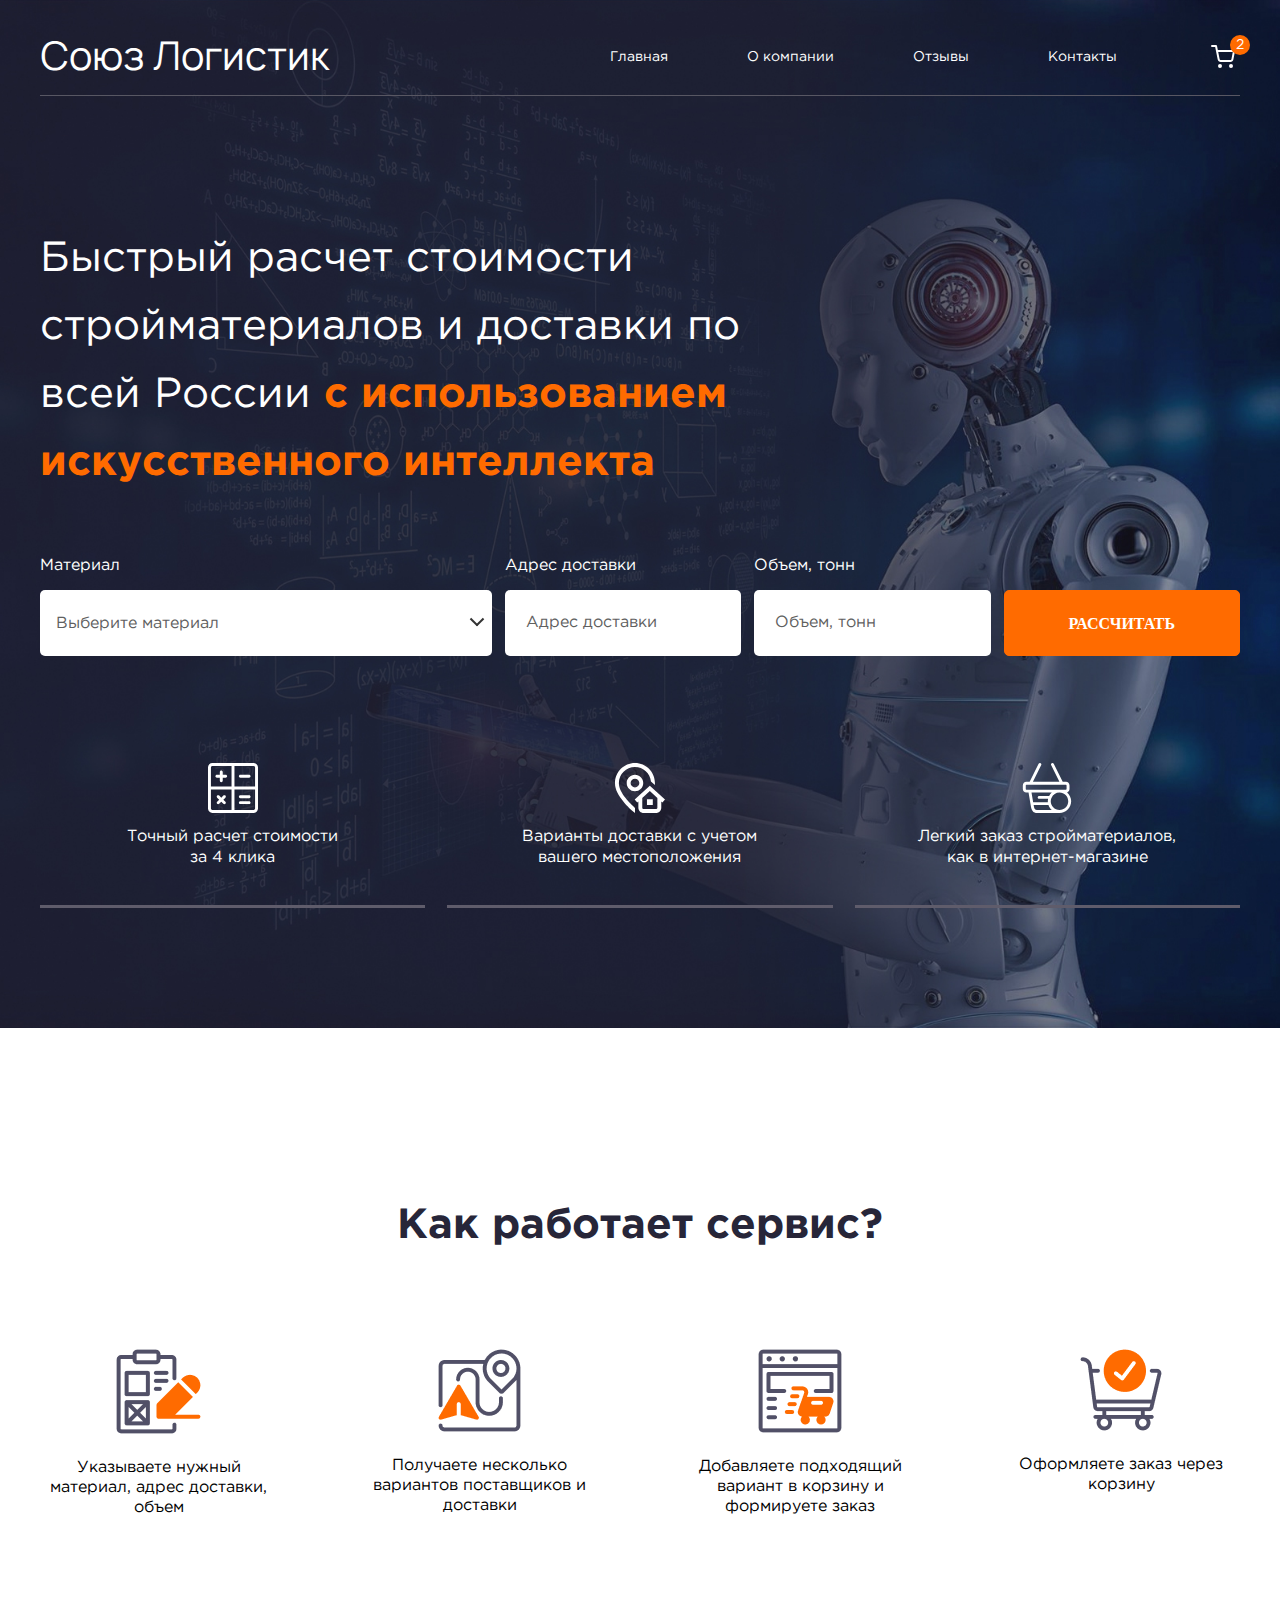
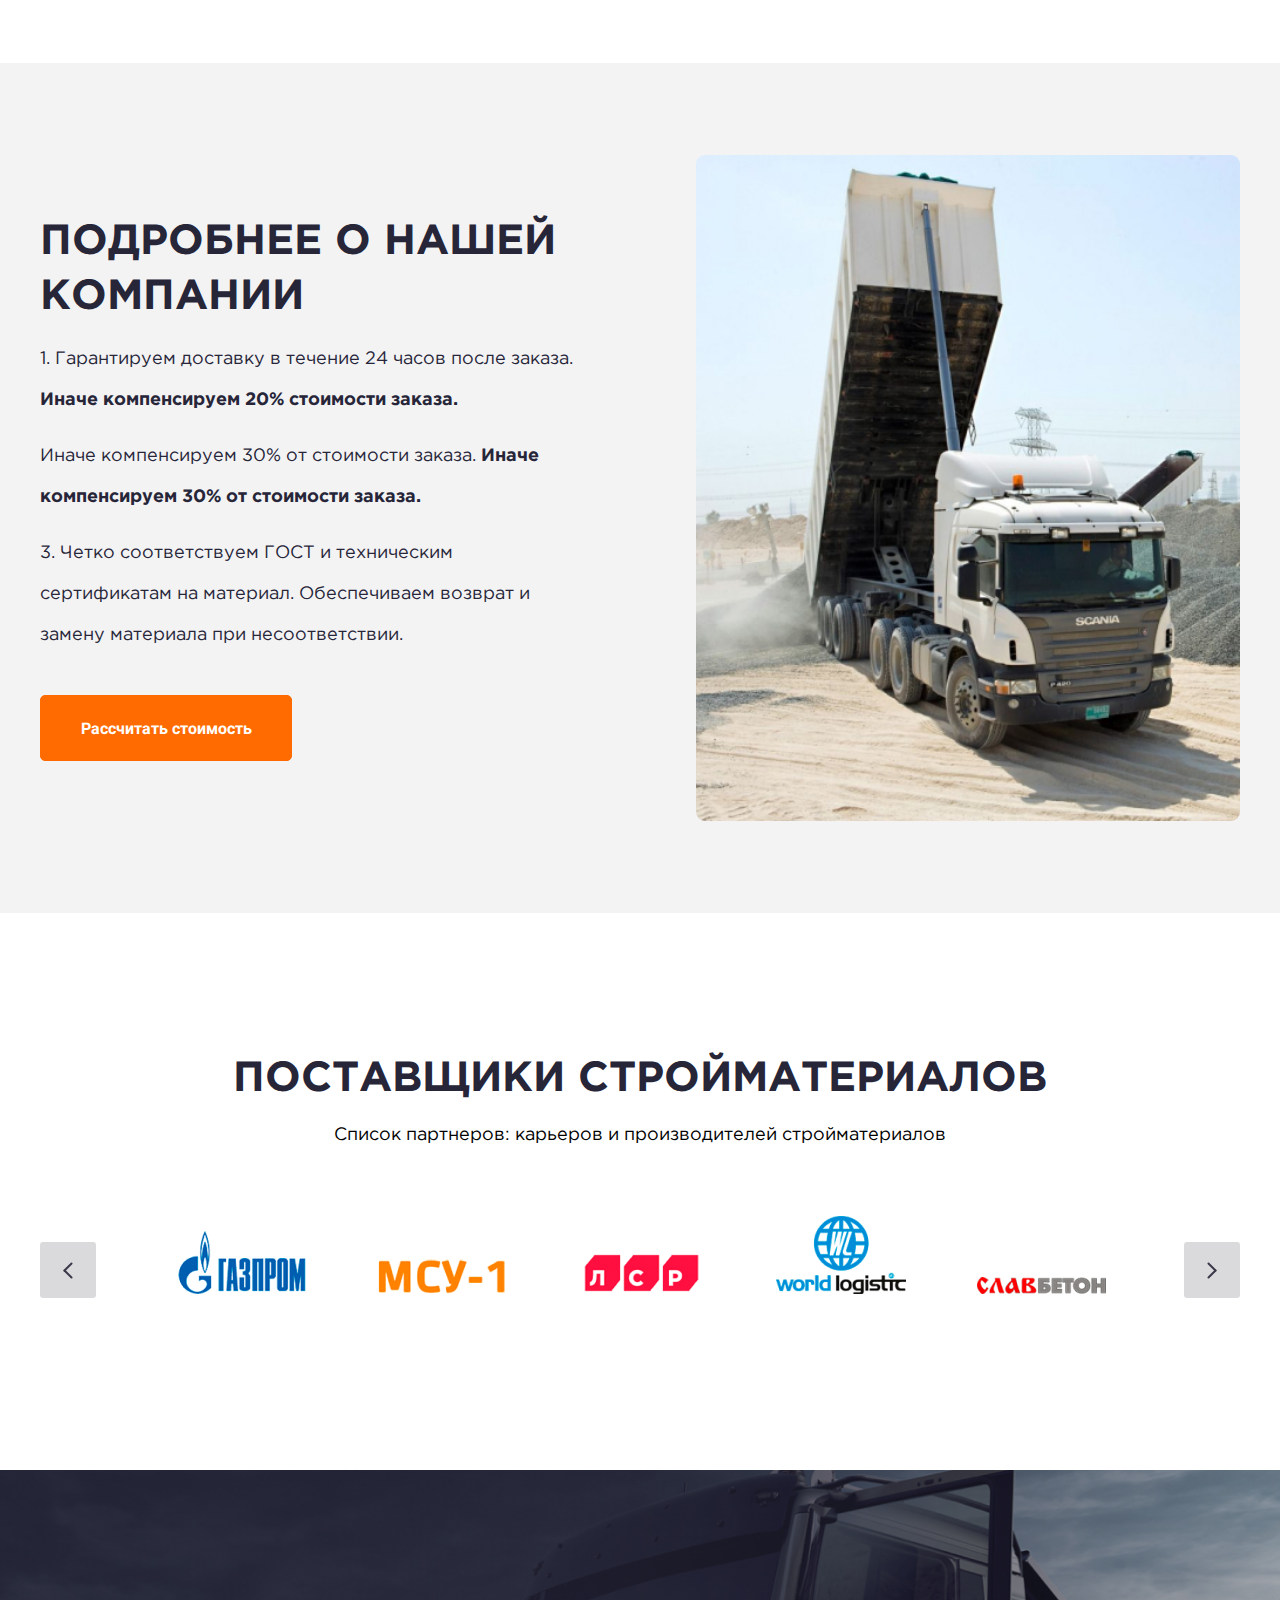
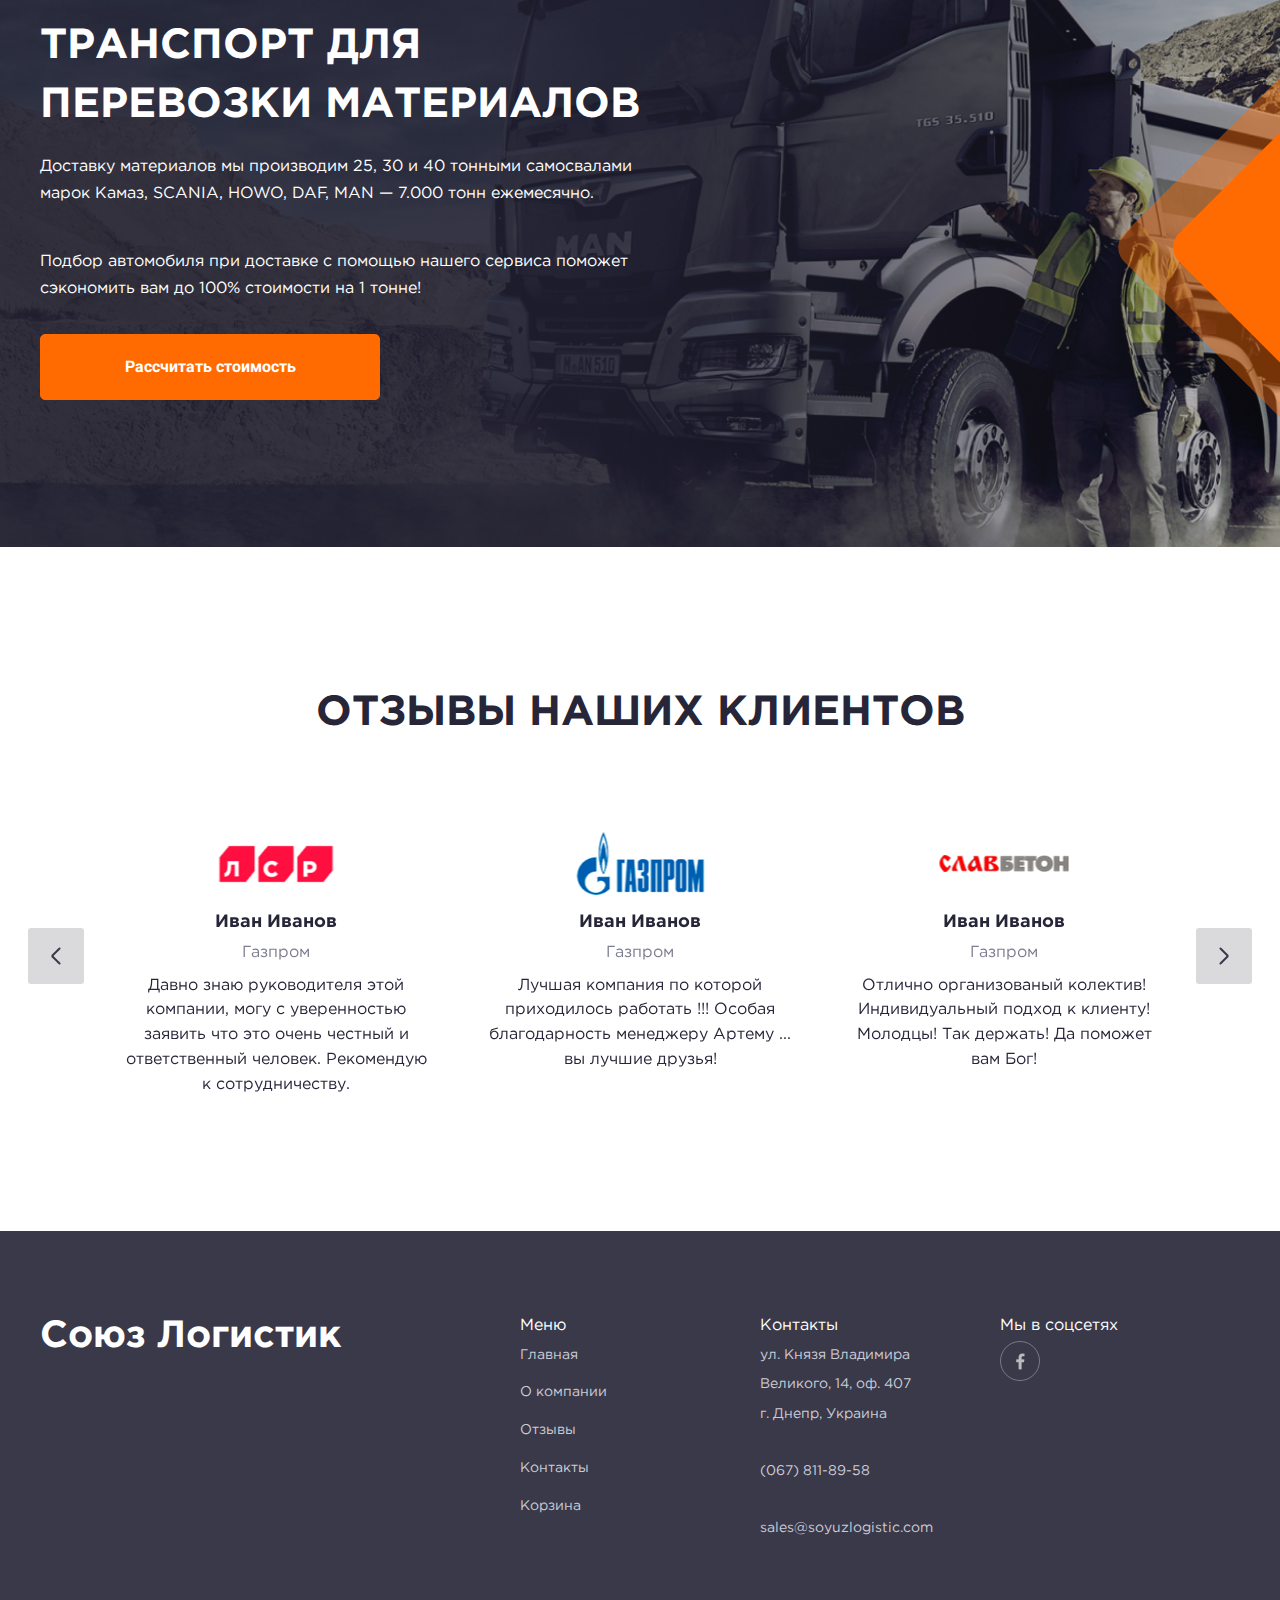
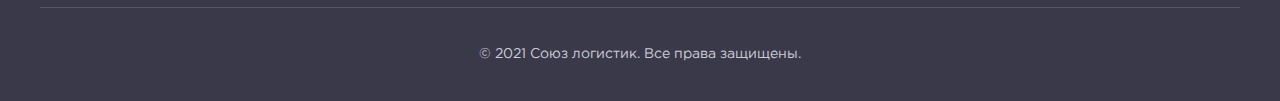
==== commit b466ebd1: "Update index.html" ====
--- a/index.html
+++ b/index.html
@@ -39,7 +39,7 @@
    <section class="main__payment payment">
       <div class="_container">
          <div class="payment__block">
-            <div class="payment__text">Быстрый расчет стоимости стройматериалов и доставки по всей Украине <span>
+            <div class="payment__text">Быстрый расчет стоимости стройматериалов и доставки по всей России <span>
                   с
                   использованием искусственного интеллекта
                </span></div>
@@ -335,4 +335,4 @@
    </script>
 </body>
 
-</html>+</html>
--- a/css/style.css
+++ b/css/style.css
@@ -478,7 +478,7 @@
 .payment__img {
   position: absolute;
   width: 100%;
-  height: 100vh;
+  height: 100%;
   left: 0;
   top: 0;
 }
